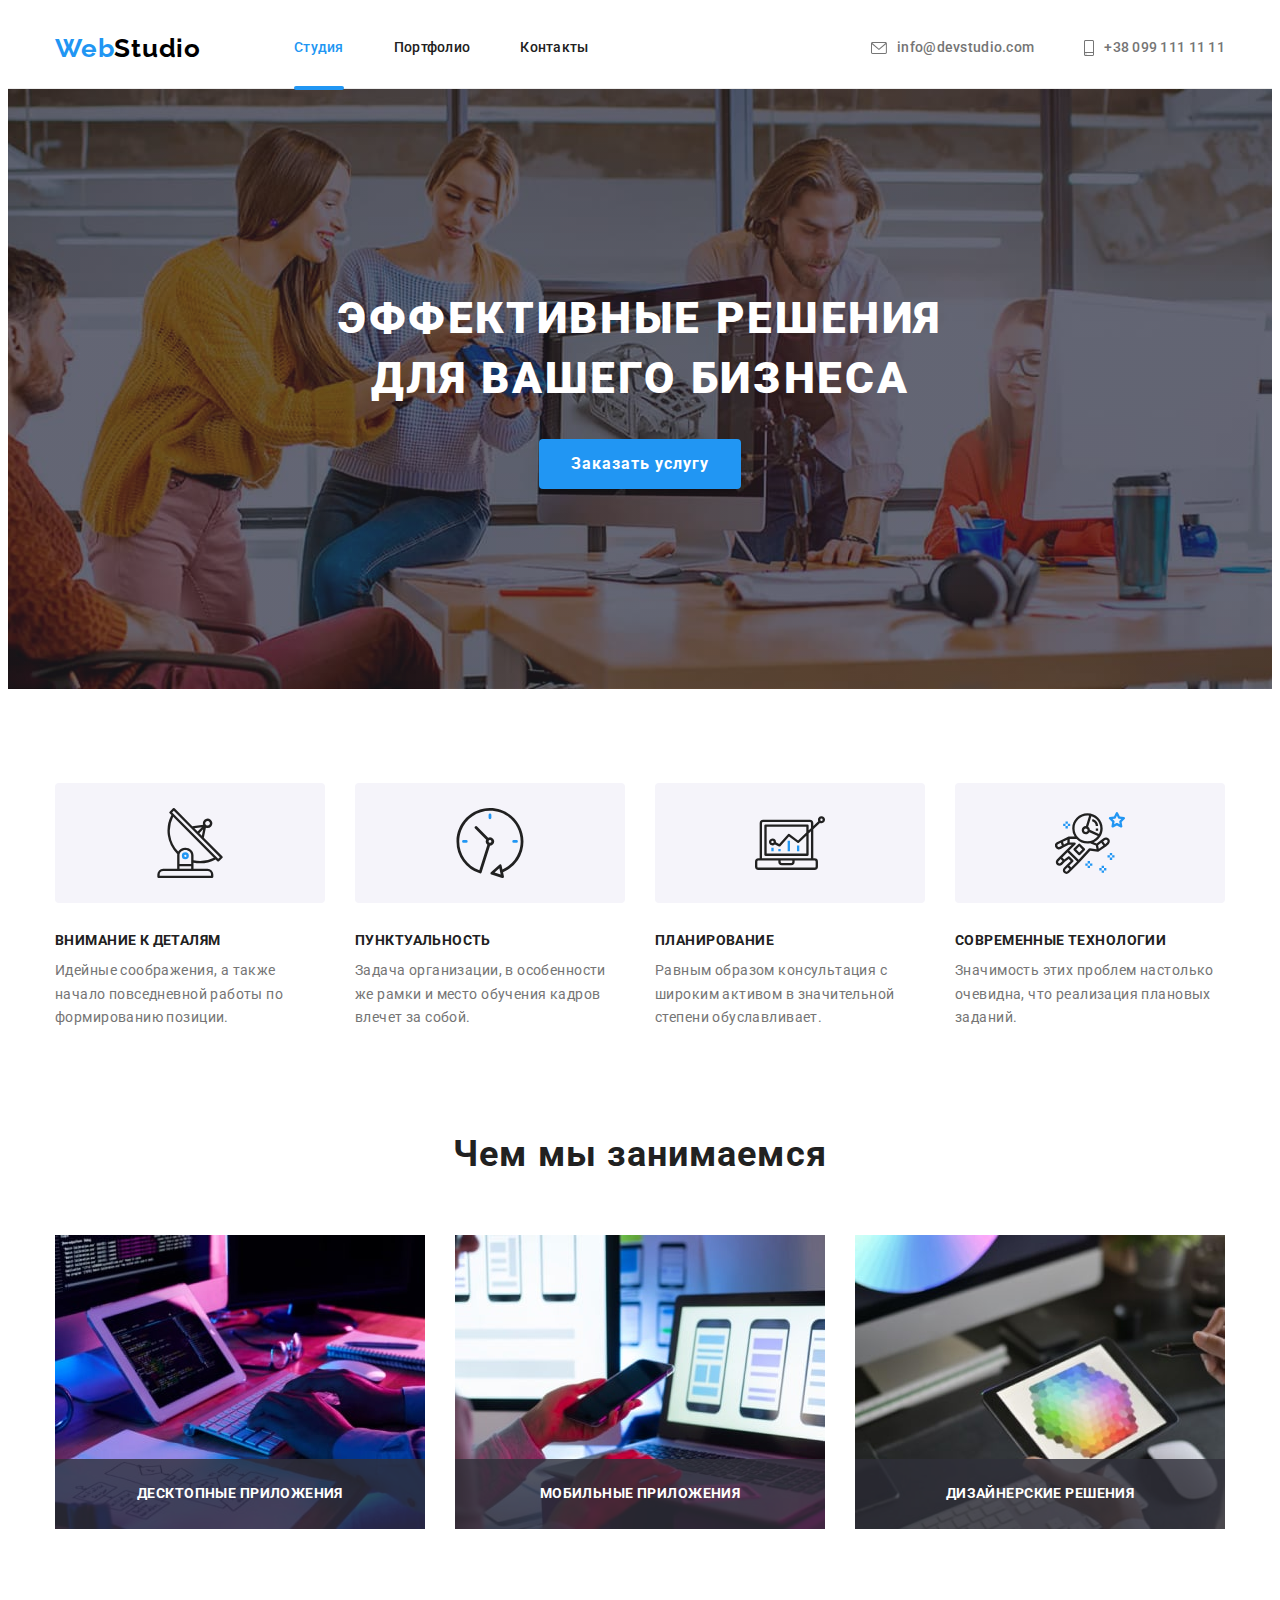
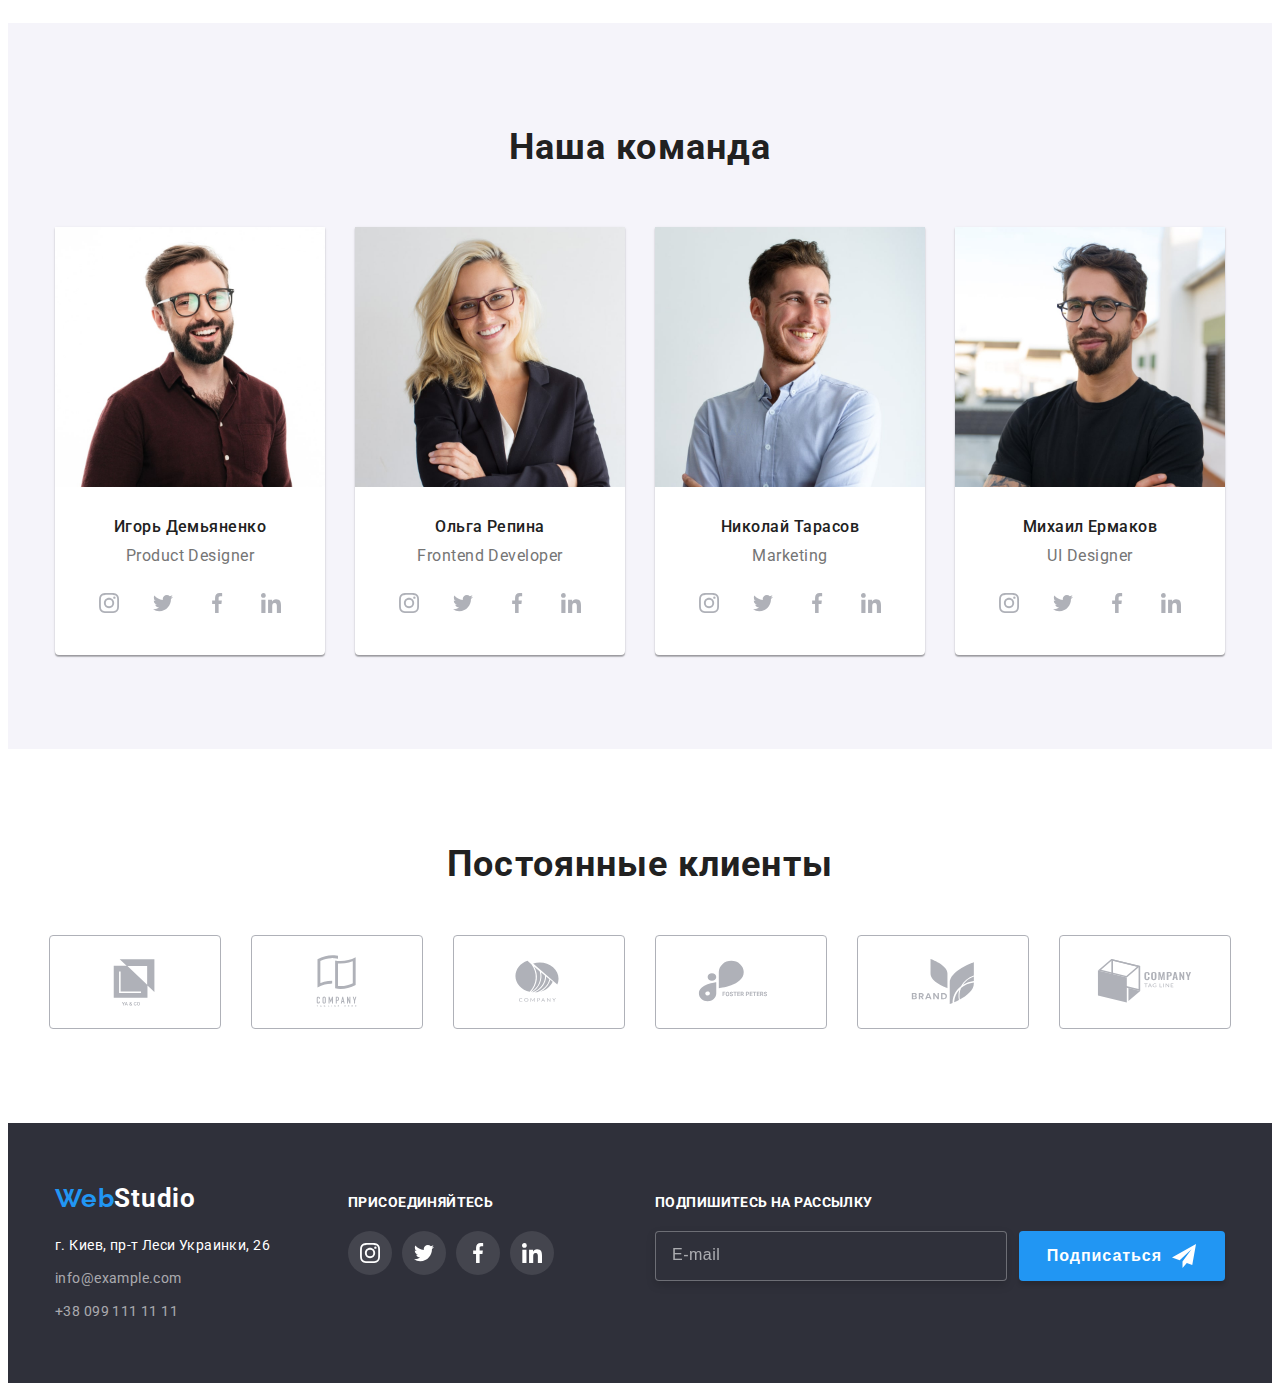
==== index.html @ eed87e31 "sd" ====
<!DOCTYPE html>
<html lang="ru">
  <head>
    <meta charset="UTF-8" />
    <meta http-equiv="X-UA-Compatible" content="IE=edge" />
    <meta name="viewport" content="width=device-width, initial-scale=1.0" />
    <title>Document</title>
    <link rel="preconnect" href="https://fonts.googleapis.com" />
    <link rel="preconnect" href="https://fonts.gstatic.com" crossorigin />
    <link
      href="https://fonts.googleapis.com/css2?family=Raleway:wght@700&family=Roboto:wght@400;500;700;900&display=swap"
      rel="stylesheet"
    />
    <link
      rel="stylesheet"
      href="https://cdnjs.cloudflare.com/ajax/libs/modern-normalize/1.1.0/modern-normalize.min.css"
      integrity="sha512-wpPYUAdjBVSE4KJnH1VR1HeZfpl1ub8YT/NKx4PuQ5NmX2tKuGu6U/JRp5y+Y8XG2tV+wKQpNHVUX03MfMFn9Q=="
      crossorigin="anonymous"
      referrerpolicy="no-referrer"
    />
    <link rel="stylesheet" href="./css/styles.css" />
  </head>
  <body>
    <!-- header -->
    <header class="header">
      <div class="container header-main">
        <a class="header-logo-secondary link" href="./index.html"
          ><span class="header-logo-main">Web</span>Studio</a
        >
        <nav class="header-navigation">
          <ul class="header-list list">
            <li class="header-item">
              <a class="header-link priority link" href="./index.html">Студия</a>
            </li>
            <li class="header-item">
              <a class="header-link link" href="./portfolio.html">Портфолио</a>
            </li>
            <li class="header-item"><a class="header-link link" href="">Контакты</a></li>
          </ul>
        </nav>
        <ul class="header-contacts list">
          <li class="item">
            <a class="header-mail link" href="mailto:info@devstudio.com">
              <svg class="header-contacts-icon svg-aktiv" width="16" height="12">
                <use href="./images/symbol-defs.svg#icon-mail"></use>
              </svg>
              info@devstudio.com</a
            >
          </li>
          <li class="item">
            <a class="header-tel link" href="tel:+380991111111">
              <svg class="header-contacts-icon svg-aktiv" width="10" height="16">
                <use href="./images/symbol-defs.svg#icon-smartphone"></use>
              </svg>
              +38 099 111 11 11</a
            >
          </li>
        </ul>
      </div>
    </header>
    <main>
      <!-- герой -->
      <section class="hero">
        <h1 class="hero-title">Эффективные решения для вашего бизнеса</h1>
        <button data-modal-open class="hero-btn" type="button">Заказать услугу</button>
      </section>
      <!-- особености -->
      <section class="dignity section">
        <div class="container">
          <h2 hidden>особености</h2>
          <ul class="dignity-list list">
            <li class="dignity-item">
              <div class="thumb">
                <svg class="dignity-item-icon svg" width="70" height="70">
                  <use href="./images/symbol-defs.svg#icon-antenna"></use>
                </svg>
              </div>
              <h3 class="dignity-title">Внимание к деталям</h3>
              <p class="dignity-text">
                Идейные соображения, а также начало повседневной работы по формированию позиции.
              </p>
            </li>
            <li class="dignity-item">
              <div class="thumb">
                <svg class="dignity-item-icon svg" width="70" height="70">
                  <use href="./images/symbol-defs.svg#icon-clock"></use>
                </svg>
              </div>
              <h3 class="dignity-title">Пунктуальность</h3>
              <p class="dignity-text">
                Задача организации, в особенности же рамки и место обучения кадров влечет за собой.
              </p>
            </li>
            <li class="dignity-item">
              <div class="thumb">
                <svg class="dignity-item-icon svg" width="70" height="70">
                  <use href="./images/symbol-defs.svg#icon-diagram"></use>
                </svg>
              </div>
              <h3 class="dignity-title">Планирование</h3>
              <p class="dignity-text">
                Равным образом консультация с широким активом в значительной степени обуславливает.
              </p>
            </li>
            <li class="dignity-item">
              <div class="thumb">
                <svg class="dignity-item-icon svg" width="70" height="70">
                  <use href="./images/symbol-defs.svg#icon-astronaut"></use>
                </svg>
              </div>
              <h3 class="dignity-title">Современные технологии</h3>
              <p class="dignity-text">
                Значимость этих проблем настолько очевидна, что реализация плановых заданий.
              </p>
            </li>
          </ul>
        </div>
      </section>
      <!-- Чем мы занимаемся -->
      <section class="doing section">
        <div class="container">
          <h2 class="doing-title">Чем мы занимаемся</h2>
          <ul class="doing-list list">
            <li class="doing-item">
              <img
                class="doing-img"
                src="./images/img1.jpg"
                alt="набор алгоритма на компьютере"
                width="370"
                height="294"
              />
              <div class="box-img">
                <p class="doing-img-text">Десктопные приложения</p>
              </div>
            </li>
            <li class="doing-item">
              <img
                class="doing-img"
                src="./images/img2.jpg"
                alt="разработка мобильного приложения"
                width="370"
                height="294"
              />
              <div class="box-img">
                <p class="doing-img-text">Мобильные приложения</p>
              </div>
            </li>
            <li class="doing-item">
              <img
                class="doing-img"
                src="./images/img3.jpg"
                alt="дизайн на планшете"
                width="370"
                height="294"
              />
              <div class="box-img">
                <p class="doing-img-text">Дизайнерские решения</p>
              </div>
            </li>
          </ul>
        </div>
      </section>
      <!-- Наша команда -->
      <section class="command section">
        <div class="container">
          <h2 class="command-title">Наша команда</h2>
          <ul class="command-list list">
            <li class="command-item">
              <img
                class="command-item-img"
                src="./images/photo1.jpg "
                alt="Игорь Демьяненко"
                width="270"
                height="260"
              />
              <div class="command-item-box">
                <h3 class="command-item-title">Игорь Демьяненко</h3>
                <p class="command-item-text" lang="en">Product Designer</p>
                <ul class="command-contacts-list">
                  <li class="command-contacts-item">
                    <div class="command-thumb-icon">
                      <a
                        target="_blank"
                        class="command-thumb-link"
                        href="https://www.instagram.com"
                      >
                        <svg class="command-item-icon svg" width="20" height="20">
                          <use href="./images/symbol-defs.svg#icon-instagram"></use>
                        </svg>
                      </a>
                    </div>
                  </li>
                  <li class="command-contacts-item">
                    <div class="command-thumb-icon">
                      <a target="_blank" class="command-thumb-link" href="https://twitter.com">
                        <svg class="command-item-icon svg" width="20" height="20">
                          <use href="./images/symbol-defs.svg#icon-twitter"></use>
                        </svg>
                      </a>
                    </div>
                  </li>
                  <li class="command-contacts-item">
                    <div class="command-thumb-icon">
                      <a target="_blank" class="command-thumb-link" href="https://www.facebook.com">
                        <svg class="command-item-icon svg" width="20" height="20">
                          <use href="./images/symbol-defs.svg#icon-facebook"></use>
                        </svg>
                      </a>
                    </div>
                  </li>
                  <li class="command-contacts-item">
                    <div class="command-thumb-icon">
                      <a
                        target="_blank"
                        class="command-thumb-link"
                        href="https://www.instagram.com"
                      >
                        <svg class="command-item-icon svg" width="20" height="20">
                          <use href="./images/symbol-defs.svg#icon-linkedin"></use>
                        </svg>
                      </a>
                    </div>
                  </li>
                </ul>
              </div>
            </li>
            <li class="command-item">
              <img
                class="command-item-img"
                src="./images/photo2.jpg "
                alt="Ольга Репина"
                width="270"
                height="260"
              />
              <div class="command-item-box">
                <h3 class="command-item-title">Ольга Репина</h3>
                <p class="command-item-text" lang="en">Frontend Developer</p>
                <ul class="command-contacts-list">
                  <li class="command-contacts-item">
                    <div class="command-thumb-icon">
                      <a
                        target="_blank"
                        class="command-thumb-link"
                        href="https://www.instagram.com"
                      >
                        <svg class="command-item-icon svg" width="20" height="20">
                          <use href="./images/symbol-defs.svg#icon-instagram"></use>
                        </svg>
                      </a>
                    </div>
                  </li>
                  <li class="command-contacts-item">
                    <div class="command-thumb-icon">
                      <a target="_blank" class="command-thumb-link" href="https://twitter.com">
                        <svg class="command-item-icon svg" width="20" height="20">
                          <use href="./images/symbol-defs.svg#icon-twitter"></use>
                        </svg>
                      </a>
                    </div>
                  </li>
                  <li class="command-contacts-item">
                    <div class="command-thumb-icon">
                      <a target="_blank" class="command-thumb-link" href="https://www.facebook.com">
                        <svg class="command-item-icon svg" width="20" height="20">
                          <use href="./images/symbol-defs.svg#icon-facebook"></use>
                        </svg>
                      </a>
                    </div>
                  </li>
                  <li class="command-contacts-item">
                    <div class="command-thumb-icon">
                      <a
                        target="_blank"
                        class="command-thumb-link"
                        href="https://www.instagram.com"
                      >
                        <svg class="command-item-icon svg" width="20" height="20">
                          <use href="./images/symbol-defs.svg#icon-linkedin"></use>
                        </svg>
                      </a>
                    </div>
                  </li>
                </ul>
              </div>
            </li>
            <li class="command-item">
              <img
                class="command-item-img"
                src="./images/photo3.jpg "
                alt="Николай Тарасов"
                width="270"
                height="260"
              />
              <div class="command-item-box">
                <h3 class="command-item-title">Николай Тарасов</h3>
                <p class="command-item-text" lang="en">Marketing</p>
                <ul class="command-contacts-list">
                  <li class="command-contacts-item">
                    <div class="command-thumb-icon">
                      <a
                        target="_blank"
                        class="command-thumb-link"
                        href="https://www.instagram.com"
                      >
                        <svg class="command-item-icon svg" width="20" height="20">
                          <use href="./images/symbol-defs.svg#icon-instagram"></use>
                        </svg>
                      </a>
                    </div>
                  </li>
                  <li class="command-contacts-item">
                    <div class="command-thumb-icon">
                      <a target="_blank" class="command-thumb-link" href="https://twitter.com">
                        <svg class="command-item-icon svg" width="20" height="20">
                          <use href="./images/symbol-defs.svg#icon-twitter"></use>
                        </svg>
                      </a>
                    </div>
                  </li>
                  <li class="command-contacts-item">
                    <div class="command-thumb-icon">
                      <a target="_blank" class="command-thumb-link" href="https://www.facebook.com">
                        <svg class="command-item-icon svg" width="20" height="20">
                          <use href="./images/symbol-defs.svg#icon-facebook"></use>
                        </svg>
                      </a>
                    </div>
                  </li>
                  <li class="command-contacts-item">
                    <div class="command-thumb-icon">
                      <a
                        target="_blank"
                        class="command-thumb-link"
                        href="https://www.instagram.com"
                      >
                        <svg class="command-item-icon svg" width="20" height="20">
                          <use href="./images/symbol-defs.svg#icon-linkedin"></use>
                        </svg>
                      </a>
                    </div>
                  </li>
                </ul>
              </div>
            </li>
            <li class="command-item">
              <img
                class="command-item-img"
                src="./images/photo4.jpg "
                alt="Михаил Ермаков"
                width="270"
                height="260"
              />
              <div class="command-item-box">
                <h3 class="command-item-title">Михаил Ермаков</h3>
                <p class="command-item-text" lang="en">UI Designer</p>
                <ul class="command-contacts-list">
                  <li class="command-contacts-item">
                    <div class="command-thumb-icon">
                      <a
                        target="_blank"
                        class="command-thumb-link"
                        href="https://www.instagram.com"
                      >
                        <svg class="command-item-icon svg" width="20" height="20">
                          <use href="./images/symbol-defs.svg#icon-instagram"></use>
                        </svg>
                      </a>
                    </div>
                  </li>
                  <li class="command-contacts-item">
                    <div class="command-thumb-icon">
                      <a target="_blank" class="command-thumb-link" href="https://twitter.com">
                        <svg class="command-item-icon svg" width="20" height="20">
                          <use href="./images/symbol-defs.svg#icon-twitter"></use>
                        </svg>
                      </a>
                    </div>
                  </li>
                  <li class="command-contacts-item">
                    <div class="command-thumb-icon">
                      <a target="_blank" class="command-thumb-link" href="https://www.facebook.com">
                        <svg class="command-item-icon svg" width="20" height="20">
                          <use href="./images/symbol-defs.svg#icon-facebook"></use>
                        </svg>
                      </a>
                    </div>
                  </li>
                  <li class="command-contacts-item">
                    <div class="command-thumb-icon">
                      <a
                        target="_blank"
                        class="command-thumb-link"
                        href="https://www.instagram.com"
                      >
                        <svg class="command-item-icon svg" width="20" height="20">
                          <use href="./images/symbol-defs.svg#icon-linkedin"></use>
                        </svg>
                      </a>
                    </div>
                  </li>
                </ul>
              </div>
            </li>
          </ul>
        </div>
      </section>
      <!-- Постоянные клиенты -->
      <section class="section">
        <div class="container">
          <h2 class="clients-title">Постоянные клиенты</h2>
          <ul class="clients-list">
            <li class="clients-item">
              <a target="_blank" href="" class="clients-link">
                <svg class="clients-logo" width="106" height="60">
                  <use href="./images/symbol-defs.svg#icon-logo1"></use>
                </svg>
              </a>
            </li>
            <li class="clients-item">
              <a target="_blank" href="" class="clients-link">
                <svg class="clients-logo" width="106" height="60">
                  <use href="./images/symbol-defs.svg#icon-logo2"></use>
                </svg>
              </a>
            </li>
            <li class="clients-item">
              <a target="_blank" href="" class="clients-link">
                <svg class="clients-logo" width="106" height="60">
                  <use href="./images/symbol-defs.svg#icon-logo3"></use>
                </svg>
              </a>
            </li>
            <li class="clients-item">
              <a target="_blank" href="" class="clients-link">
                <svg class="clients-logo" width="106" height="60">
                  <use href="./images/symbol-defs.svg#icon-logo4"></use>
                </svg>
              </a>
            </li>
            <li class="clients-item">
              <a target="_blank" href="" class="clients-link">
                <svg class="clients-logo" width="106" height="60">
                  <use href="./images/symbol-defs.svg#icon-logo5"></use>
                </svg>
              </a>
            </li>
            <li class="clients-item">
              <a target="_blank" href="" class="clients-link">
                <svg class="clients-logo" width="106" height="60">
                  <use href="./images/symbol-defs.svg#icon-logo6"></use>
                </svg>
              </a>
            </li>
          </ul>
        </div>
      </section>
    </main>
    <!-- footer -->
    <footer class="footer">
      <div class="footer-cont container">
        <div class="footer-address">
          <a class="footer-logo-secondary link" href="./index.html"
            ><span class="footer-logo-main">Web</span>Studio</a
          >
          <ul class="footer-list list">
            <li class="footer-item">
              <a
                target="_blank"
                class="footer-link link"
                href="https://goo.gl/maps/hm23kZoBvh1uXd2n6"
                target="_blank"
                rel="noopener noreferrer"
                >г. Киев, пр-т Леси Украинки, 26</a
              >
            </li>
            <li class="footer-item">
              <a class="footer-mail link" href="mailto:info@example.com">info@example.com</a>
            </li>
            <li class="footer-item">
              <a class="footer-tel link" href="tel:+380991111111">+38 099 111 11 11</a>
            </li>
          </ul>
        </div>
        <div class="footer-social">
          <h3 class="footer-social-title">присоединяйтесь</h3>
          <ul class="footer-social-list">
            <li class="footer-social-item">
              <div class="footer-social-icon">
                <a target="_blank" class="footer-social-link" href="https://www.instagram.com">
                  <svg class="footer-social-icon svg" width="20" height="20">
                    <use href="./images/symbol-defs.svg#icon-instagram"></use>
                  </svg>
                </a>
              </div>
            </li>
            <li class="footer-social-item">
              <div class="footer-social-icon">
                <a target="_blank" class="footer-social-link" href="https://twitter.com">
                  <svg class="footer-social-icon svg" width="20" height="20">
                    <use href="./images/symbol-defs.svg#icon-twitter"></use>
                  </svg>
                </a>
              </div>
            </li>
            <li class="footer-social-item">
              <div class="footer-social-icon">
                <a target="_blank" class="footer-social-link" href="https://www.facebook.com">
                  <svg class="footer-social-icon svg" width="20" height="20">
                    <use href="./images/symbol-defs.svg#icon-facebook"></use>
                  </svg>
                </a>
              </div>
            </li>
            <li class="footer-social-item">
              <div class="footer-social-icon">
                <a target="_blank" class="footer-social-link" href="https://www.instagram.com">
                  <svg class="footer-social-icon svg" width="20" height="20">
                    <use href="./images/symbol-defs.svg#icon-linkedin"></use>
                  </svg>
                </a>
              </div>
            </li>
          </ul>
        </div>
        <div class="footer-form">
          <h3 class="footer-form-title">Подпишитесь на рассылку</h3>
          <div class="subscribe">
            <label for="mail"></label>
            <input class="footer-input" type="email" name="mail" id="mail" placeholder="E-mail" />
            <button class="button-form" type="submit">
              Подписаться
              <svg class="button-icon" width="24" height="24">
                <use href="./images/symbol-defs.svg#icon-send"></use>
              </svg>
            </button>
          </div>
        </div>
      </div>
    </footer>
    <!-- Модальное окно -->
    <div class="backdrop is-hidden" data-modal>
      <div class="modal">
        <button type="button" class="modal-close" data-modal-close>
          <svg class="modal-close-icon" width="18" height="18">
            <use href="./images/symbol-defs.svg#icon-close"></use>
          </svg>
        </button>
        <form action="" class="modal-form">
          <p class="modal-title">Оставьте свои данные, мы вам перезвоним</p>
          <div class="form-field">
            <label class="form-label" for="name">Имя</label>
            <div class="for-position-icon">
              <input class="form-input" type="text" name="name" id="name" />
              <span class="form-icon">
                <svg class="icon-item" width="18" height="18">
                  <use href="./images/symbol-defs.svg#icon-person"></use>
                </svg>
              </span>
            </div>
          </div>
          <div class="form-field">
            <label class="form-label" for="tel">Телефон</label>
            <div class="for-position-icon">
              <input class="form-input" type="tel" name="tel" id="tel" />
              <span class="form-icon">
                <svg class="icon-item" width="18" height="18">
                  <use href="./images/symbol-defs.svg#icon-phone-modal"></use>
                </svg>
              </span>
            </div>
          </div>
          <div class="form-field">
            <label class="form-label" for="mail">Почта</label>
            <div class="for-position-icon">
              <input class="form-input" type="email" name="mail" id="mail" />
              <span class="form-icon">
                <svg class="icon-item" width="18" height="18">
                  <use href="./images/symbol-defs.svg#icon-email-modal"></use>
                </svg>
              </span>
            </div>
          </div>
          <div class="form-field">
            <label class="form-label" for="comment">Комментарий</label>
            <textarea
              class="form-input textarea"
              name="comment"
              id="comment"
              placeholder="Введите текст"
            ></textarea>
          </div>
          <div class="form-field">
            <label class="checkbox">
              <input class="checkbox-input" type="checkbox" name="overlay" />
              <svg class="icon-item chekbox-item" width="16" height="15">
                <use href="./images/symbol-defs.svg#icon-check"></use>
              </svg>
              <span class="chekbox-icon">
                Соглашаюсь с рассылкой и принимаю&nbsp;
                <a
                  class="chekbox-link link"
                  target="_blank"
                  href="./doc/Договор_об_оказании_услуг.docx"
                >
                  Условия договора</a
                >
              </span>
            </label>
          </div>
          <button class="form-button" type="submit">Отправить</button>
          <!-- тест чекбокса -->
          <label class="test-label">
            <input class="test-input" type="checkbox" name="overlay" />
            <svg class="test-chekbox-icon">
              <use href="./images/symbol-defs.svg#icon-check"></use>
            </svg>
            <span class="test-span"> </span>
            Соглашаюсь с рассылкой и принимаю&nbsp;
            <a class="" target="_blank" href="./doc/Договор_об_оказании_услуг.docx">
              Условия договора</a
            >
          </label>
        </form>
      </div>
    </div>
    <script src="./js/modal.js"></script>
  </body>
</html>
---- css/styles.css ----
:root {
  --main-title-color: #2196f3;
  --btn-hover: #188ce8;
  --second-title-color: #212121;
  --third-tittle-color: #000000;
  --fourth-tittle-color: #ffffff;
  --main-text-color: #757575;
  --second-text-color: #ffffff;
  --subtitle-color: #000000;
  --footer-text-color: rgba(255, 255, 255, 0.6);
  --background-title-color: #2f303a;
  --dignity-bgc: #e5e5e5;
  --dgc-filter: #f5f4fa;
  --border-header: #ececec;
  --border-portfolio: #eeeeee;
  --link-color: #afb1b8;
}
body {
  font-family: Roboto, sans-serif;
  background-color: var(--second-text-color);
}
p,
h1,
h2,
h3,
h4,
h5,
h6 {
  margin: 0;
}
ul {
  margin: 0;
  padding: 0;
  list-style: none;
}
.list {
  list-style: none;
  margin: 0;
  padding: 0;
}
.link {
  text-decoration: none;
}
.container {
  box-sizing: border-box;
  width: 1200px;
  padding-left: 15px;
  padding-right: 15px;
  margin: 0 auto;
}
.svg-aktiv:hover,
.svg-aktiv:focus {
  fill: var(--main-title-color);
}
/* --------------------HEADER------------------------- */
.header {
  background-color: var(--fourth-tittle-color);
  border-bottom: 1px solid var(--border-header);
}
.header-main {
  display: flex;
  align-items: center;
}
.header-logo-main {
  font-family: Raleway;
  color: var(--main-title-color);
  font-weight: 700;
  font-size: 26px;
  line-height: 1.19;
  letter-spacing: 0.03em;
}
.header-logo-secondary {
  margin-right: 93px;
  font-family: Raleway;
  font-weight: 700;
  font-size: 26px;
  line-height: 1.19;
  letter-spacing: 0.03em;
  color: var(--third-tittle-color);
}
.header-link.priority {
  color: var(--main-title-color);
}
.header-link.priority::after {
  content: '';

  position: absolute;
  left: 0;
  bottom: -2px;
  display: flex;
  width: 100%;
  height: 4px;
  background-color: var(--main-title-color);
  border-radius: 2px;
}

.header-link:hover,
.header-link:focus,
.header-mail:hover,
.header-mail:focus,
.header-tel:focus,
.header-tel:hover,
.works-item-text:hover,
.works-item-text:focus,
.works-title:focus,
.works-title:hover {
  color: var(--main-title-color);
}
.header-list {
  display: flex;
}
.header-item:not(:last-child) {
  margin-right: 50px;
}
.header-link {
  position: relative;
  display: block;
  padding-top: 32px;
  padding-bottom: 32px;
  font-weight: 500;
  font-size: 14px;
  line-height: 1.14;
  letter-spacing: 0.02em;
  color: var(--second-title-color);
  transition: color 250ms cubic-bezier(0.4, 0, 0.2, 1);
}
.header-contacts {
  display: flex;
  margin-left: auto;
}
.header-contacts .item + .item {
  margin-left: 50px;
}
.header-contacts-icon {
  display: block;
  padding: 0;
  fill: currentColor;
  margin-right: 10px;
  justify-content: center;
}
.header-mail {
  padding-top: 32px;
  padding-bottom: 32px;
  font-weight: 500;
  font-size: 14px;
  line-height: 1.14;
  display: flex;
  align-items: center;
  letter-spacing: 0.02em;
  color: var(--main-text-color);
  transition: color 250ms cubic-bezier(0.4, 0, 0.2, 1);
}
.header-tel {
  padding-top: 32px;
  padding-bottom: 32px;
  font-weight: 500;
  display: flex;
  align-items: center;
  font-size: 14px;
  line-height: 1.14;
  letter-spacing: 0.02em;
  color: var(--main-text-color);
  transition: color 250ms cubic-bezier(0.4, 0, 0.2, 1);
}
/* --------------------BODY---------------------------------- */
.section {
  padding-top: 94px;
  padding-bottom: 94px;
}
/* --------------------HERO---------------------------------- */
.hero {
  padding: 200px 0;
  background: var(--background-title-color);
  text-align: center;
  background-image: linear-gradient(rgba(47, 48, 58, 0.4), rgba(47, 48, 58, 0.4)),
    url(../images/headerimg.jpg);
  background-repeat: no-repeat;
  background-position: 50% 50%;
}
.hero-title {
  width: 696px;
  margin-top: 0;
  margin-bottom: 30px;
  margin-left: auto;
  margin-right: auto;
  font-weight: 900;
  font-size: 44px;
  line-height: 1.36;
  text-align: center;
  letter-spacing: 0.06em;
  text-transform: uppercase;
  color: var(--second-text-color);
}
.hero-btn:hover {
  background: var(--btn-hover);
  box-shadow: 0px 4px 4px rgba(0, 0, 0, 0.15);
  border-radius: 4px;
}
.hero-btn {
  border-radius: 4px;
  border: 0;
  padding: 10px 32px;
  display: inline-block;
  cursor: progress;
  font-family: inherit;
  font-weight: 700;
  font-size: 16px;
  line-height: 1.875;
  align-items: center;
  text-align: center;
  letter-spacing: 0.06em;
  color: var(--fourth-tittle-color);
  background: var(--main-title-color);
  box-shadow: 0px 4px 4px rgba(0, 0, 0, 0.15);
}
/* --------------------ОСОБЕНОСТИ-------------------------------- */
.dignity {
  margin-top: 0px;
  margin-bottom: 0px;
  padding-top: 94px;
  padding-bottom: 94px;
}
.dignity-title {
  margin-top: 0;
  margin-bottom: 10px;
  font-weight: 700;
  font-size: 14px;
  line-height: 1.14;
  letter-spacing: 0.03em;
  text-transform: uppercase;
  color: var(--second-title-color);
}
.dignity-list {
  display: flex;
  margin-top: 0px;
  margin-bottom: 0px;
}
.thumb {
  width: 270px;
  height: 120px;
  display: flex;
  justify-content: center;
  align-items: center;
  background: var(--dgc-filter);
  border-radius: 4px;
  margin-bottom: 30px;
  /* background-size: contain;
  background-repeat: no-repeat;
  background-position: center; */
}
.dignity-item {
  width: 270px;
}
.dignity-item + .dignity-item {
  margin-left: 30px;
}
.dignity-item-icon {
  display: block;
  justify-content: center;
  align-items: center;
}
.dignity-text {
  margin-top: 0px;
  margin-bottom: 0px;
  font-size: 14px;
  line-height: 1.71;
  letter-spacing: 0.03em;
  color: var(--main-text-color);
}
/* --------------------ЧЕМ МЫ ЗАНИМАЕМСЯ------------------------- */
.doing.section {
  padding-top: 0;
}
.doing-title {
  margin-top: 0;
  margin-bottom: 50px;
  font-weight: 700;
  font-size: 36px;
  line-height: 1.67;
  text-align: center;
  letter-spacing: 0.03em;
  color: var(--second-title-color);
}
.doing-list {
  display: flex;
}
.doing-item + .doing-item {
  margin-left: 30px;
}
.doing-item {
  position: relative;
}
.doing-img {
  display: block;
  max-width: 100%;
  height: auto;
}
.box-img {
  display: flex;
  position: absolute;
  bottom: 0;
  width: 370px;
  height: 70px;
  justify-content: center;
  align-items: center;
  background-color: rgba(47, 48, 58, 0.8);
}
.doing-img-text {
  font-weight: 700;
  font-size: 14px;
  line-height: 1.42;
  text-align: center;
  letter-spacing: 0.03em;
  text-transform: uppercase;

  color: var(--fourth-tittle-color);
}
/* --------------------НАША КОМАНДА------------------------------ */
.command {
  background-color: var(--dgc-filter);
}
.command-list {
  display: flex;
}
.command-item {
  background: var(--fourth-tittle-color);
  box-shadow: 0px 1px 3px rgba(0, 0, 0, 0.12), 0px 1px 1px rgba(0, 0, 0, 0.14),
    0px 2px 1px rgba(0, 0, 0, 0.2);
  border-radius: 0px 0px 4px 4px;
}
.command-item:not(:nth-child(4n)) {
  margin-right: 30px;
}
.command-title {
  margin-top: 0;
  margin-bottom: 50px;
  font-weight: 700;
  font-size: 36px;
  line-height: 1.67;
  text-align: center;
  letter-spacing: 0.03em;
  color: var(--second-title-color);
}
.command-item-img {
  display: block;
  max-width: 100%;
  height: auto;
  margin-top: 0;
  margin-bottom: 0;
}
.command-item-box {
  padding-top: 30px;
  padding-bottom: 30px;
}
.command-item-title {
  margin-top: 0;
  margin-bottom: 10px;
  font-weight: 500;
  font-size: 16px;
  line-height: 1.187;
  text-align: center;
  letter-spacing: 0.03em;
  color: var(--second-title-color);
}
.command-item-text {
  margin-top: 0;
  margin-bottom: 16px;
  font-size: 16px;
  line-height: 1.187;
  text-align: center;
  letter-spacing: 0.03em;
  color: var(--main-text-color);
}
.command-contacts-list {
  display: flex;
  justify-content: center;
}
.command-contacts-item + .command-contacts-item {
  margin-left: 10px;
}
.command-thumb-link:focus,
.command-thumb-link:hover {
  color: var(--second-text-color);
  background-color: var(--main-title-color);
}
.command-thumb-link {
  width: 44px;
  height: 44px;
  display: flex;
  align-items: center;
  justify-content: center;
  border-radius: 50%;
  background-color: var(--second-text-color);
  color: var(--link-color);

  transition: color 250ms cubic-bezier(0.4, 0, 0.2, 1),
    background-color 250ms cubic-bezier(0.4, 0, 0.2, 1);
}
.command-item-icon {
  fill: currentColor;
}
/* --------------------Постоянные клиенты----------------------- */
.clients-title {
  font-weight: 700;
  font-size: 36px;
  line-height: 1.17;
  text-align: center;
  margin-bottom: 50px;
  letter-spacing: 0.03em;
  color: var(--second-title-color);
}
.clients-list {
  display: flex;
  justify-content: center;
}
.clients-item + .clients-item {
  margin-left: 30px;
}
.clients-link:hover,
.clients-link:focus {
  color: var(--main-title-color);
  border: 1px solid var(--main-title-color);
}
.clients-link {
  display: flex;
  width: 170px;
  height: 92px;
  justify-content: center;
  align-items: center;
  border: 1px solid var(--link-color);
  color: var(--link-color);
  background-color: var(--second-text-color);
  border-radius: 4px;
  transition: color 250ms cubic-bezier(0.4, 0, 0.2, 1),
    background-color 250ms cubic-bezier(0.4, 0, 0.2, 1);
}
.clients-logo {
  fill: currentColor;
}
/* --------------------FOOTER----------------------------------- */
.footer {
  padding: 60px 0;
  background: var(--background-title-color);
}
.footer-cont {
  display: flex;
  align-items: baseline;
  justify-content: space-between;
}
.footer-logo-main {
  font-family: Raleway;
  color: var(--main-title-color);
  font-weight: 700;
  font-size: 26px;
  line-height: 1.19;
  letter-spacing: 0.03em;
}
.footer-logo-secondary {
  font-weight: 700;
  font-size: 26px;
  line-height: 1.19;
  letter-spacing: 0.03em;
  color: var(--fourth-tittle-color);
}
.footer-list {
  margin-top: 20px;
}
.footer-item + .footer-item {
  margin-top: 9px;
}
.footer-link {
  display: flex;
  font-size: 14px;
  line-height: 1.71;
  letter-spacing: 0.03em;
  color: var(--second-text-color);
}
.footer-mail {
  font-size: 14px;
  line-height: 1.71;
  letter-spacing: 0.03em;
  color: var(--footer-text-color);
}
.footer-tel {
  font-size: 14px;
  line-height: 1.71;
  letter-spacing: 0.03em;
  color: var(--footer-text-color);
}
.footer-social {
  margin-left: 70px;
}
.footer-social-title {
  font-weight: 700;
  font-size: 14px;
  margin-bottom: 20px;
  line-height: 1.14;
  letter-spacing: 0.03em;
  text-transform: uppercase;
  color: var(--fourth-tittle-color);
}

.footer-social-list {
  display: flex;
  justify-content: center;
}
.footer-social-item + .footer-social-item {
  margin-left: 10px;
}
.footer-social-link:focus,
.footer-social-link:hover {
  color: var(--fourth-tittle-color);
  background-color: var(--main-title-color);
}
.footer-social-link {
  width: 44px;
  height: 44px;
  display: flex;
  align-items: center;
  justify-content: center;
  border-radius: 50%;
  background-color: rgba(255, 255, 255, 0.1);
  color: var(--fourth-tittle-color);
  transition: color 250ms cubic-bezier(0.4, 0, 0.2, 1),
    background-color 250ms cubic-bezier(0.4, 0, 0.2, 1);
}
.footer-social-icon {
  fill: currentColor;
}
.footer-form {
  width: 570px;
  margin-left: 93px;
}
.footer-form-title {
  font-weight: 700;
  font-size: 14px;
  margin-bottom: 20px;
  line-height: 1.14;
  letter-spacing: 0.03em;
  text-transform: uppercase;
  color: var(--fourth-tittle-color);
}
.subscribe {
  display: flex;
}
.footer-form input {
  width: 358px;
  padding: 15px 16px;
  border: 1px solid rgba(255, 255, 255, 0.3);
  box-sizing: border-box;
  filter: drop-shadow(0px 4px 4px rgba(0, 0, 0, 0.15));
  border-radius: 4px;
  background-color: var(--background-title-color);
}
.footer-form input::placeholder {
  font-size: 16px;
  line-height: 1.25;
  display: flex;
  align-items: center;
  letter-spacing: 0.03em;

  color: rgba(255, 255, 255, 0.6);
}
.button-form {
  margin-left: 12px;
  display: flex;
  align-items: center;
  font-weight: 700;
  font-size: 16px;
  line-height: 1.87;
  justify-content: center;
  text-align: center;
  letter-spacing: 0.06em;

  color: var(--fourth-tittle-color);

  padding: 10px 29px 10px 28px;
  background-color: var(--main-title-color);
  box-shadow: 0px 4px 4px rgba(0, 0, 0, 0.15);
  border-radius: 4px;
  border: 0;
}
.button-icon {
  fill: var(--fourth-tittle-color);
  margin-left: 10px;
}
.footer-input:focus,
.footer-input:hover {
  border: 1px solid var(--main-title-color);
  color: var(--footer-text-color);
}
.footer-input {
  color: var(--footer-text-color);
  transition: color 5000ms cubic-bezier(0.4, 0, 0.2, 1),
    background-color 5000ms cubic-bezier(0.4, 0, 0.2, 1);
}
/* --------------------PORTFOLIO----------------------------- */
.portfolio-filtr-button:active,
.portfolio-filtr-button:hover,
.portfolio-filtr-button:focus {
  font-family: Roboto, sans-serif;
  padding: 6px 22px;
  font-weight: 500;
  font-size: 16px;
  line-height: 1.62;
  text-align: center;
  letter-spacing: 0.03em;
  color: var(--fourth-tittle-color);
  background-color: var(--main-title-color);
  box-shadow: 0px 3px 1px rgba(0, 0, 0, 0.1), 0px 1px 2px rgba(0, 0, 0, 0.08),
    0px 2px 2px rgba(0, 0, 0, 0.12);
  border-radius: 4px;
}
.portfolio-filtr {
  display: flex;
  justify-content: center;
  margin-top: 0;
  margin-bottom: 50px;
}
.portfolio-filtr-item:not(:last-child) {
  margin-right: 8px;
}
.portfolio-filtr-button {
  border: 0;
  border-radius: 4px;
  padding: 6px 22px;
  font-family: Roboto, sans-serif;
  cursor: pointer;
  font-weight: 500;
  font-size: 16px;
  line-height: 1.62;
  letter-spacing: 0.03em;
  color: var(--second-title-color);
  background-color: var(--dgc-filter);
  transition: color 250ms cubic-bezier(0.4, 0, 0.2, 1);
}
/* ---------------works-------------------------- */
.works {
  display: flex;
  flex-wrap: wrap;
}
.works-img {
  display: block;
  max-width: 100%;
  height: auto;
}
.box-works-img {
  width: 370px;
  height: 294px;
  position: relative;
  overflow: hidden;
}
.works-item:hover .box-text-img {
  transform: translateY(0);
}
.box-text-img {
  position: absolute;
  top: 0;
  padding: 63px 24px;
  display: flex;
  justify-content: center;
  align-items: center;
  background-color: rgba(33, 150, 243, 0.9);

  transform: translateY(100%);
  transition: transform 250ms cubic-bezier(0.4, 0, 0.2, 1);
}
.text-img {
  font-weight: normal;
  font-size: 18px;
  line-height: 1.56;
  letter-spacing: 0.03em;
  color: var(--second-text-color);
}
.works-item-cont {
  padding: 20px 24px;
}
.works-item:hover,
.works-item:focus {
  background-color: var(--fourth-tittle-color);
  border: 1px solid #eeeeee;
  box-sizing: border-box;
  box-shadow: 0px 1px 1px rgba(0, 0, 0, 0.12), 0px 4px 4px rgba(0, 0, 0, 0.06),
    1px 4px 6px rgba(0, 0, 0, 0.16);
}
.works-item {
  background: var(--footer-text-color);
  border: 1px solid var(--border-portfolio);
  box-sizing: border-box;
  width: 370px;
  height: 404px;
  margin-right: 30px;
  font-weight: 700;
  font-size: 18px;
  line-height: 2;
  letter-spacing: 0.06em;
  color: var(--second-title-color);
}
.works-item:nth-child(3n) {
  margin-right: 0;
}
.works-item:nth-child(n + 4) {
  margin-top: 30px;
}
.works-title {
  margin-bottom: 4px;
  font-weight: 700;
  font-size: 18px;
  line-height: 2;
  letter-spacing: 0.06em;
  color: var(--second-title-color);
}
.works-item-text {
  font-weight: 400;
  font-size: 16px;
  line-height: 1.87;
  letter-spacing: 0.03em;
  color: var(--main-text-color);
}
/* ------------модальное окно-------------- */
.backdrop {
  width: 100vw;
  height: 100vh;
  background-color: rgba(0, 0, 0, 0.418);
  position: fixed;
  top: 0;
  transition: opacity 1000ms, visibility 1000ms;
}

.backdrop.is-hidden .modal {
  transform: scale(1.5) rotate(180deg) translate(1000px);
  transition: transform 1000ms;
}

.modal {
  width: 528px;
  min-height: 581px;
  padding: 40px;
  background-color: var(--fourth-tittle-color);
  border-radius: 4px;
  box-shadow: 0px 1px 3px rgba(0, 0, 0, 0.12), 0px 1px 1px rgba(0, 0, 0, 0.14),
    0px 2px 1px rgba(0, 0, 0, 0.2);
  position: absolute;
  top: 50%;
  left: 50%;
  transform: scale(1) rotate(0);
  transform: translate(-50%, -50%);
  transition: transform 1000ms;
}
.modal-title {
  font-weight: 700;
  font-size: 20px;
  line-height: 1.15;
  text-align: center;
  letter-spacing: 0.03em;

  color: var(--second-title-color);
}
.modal-close:hover,
.modal-close:focus {
  fill: var(--main-title-color);
}
.modal-close {
  width: 30px;
  height: 30px;
  background-color: var(--fourth-tittle-color);
  border: 1px solid rgba(0, 0, 0, 0.1);
  box-sizing: border-box;
  border-radius: 50%;
  position: absolute;
  top: 8px;
  right: 8px;
  display: flex;
  align-items: center;
  justify-content: center;
  fill: var(--subtitle-color);
  transition: fill 250ms cubic-bezier(0.4, 0, 0.2, 1);
}
.modal-title {
  margin-bottom: 12px;
}
.is-hidden {
  visibility: hidden;
  opacity: 0;
  pointer-events: none;
}
.form-field + .form-field {
  display: flex;
  flex-direction: column;
  margin-top: 10px;
  position: relative;
}
.form-input:focus,
.form-input:hover {
  border: 1px solid var(--main-title-color);
  box-sizing: border-box;
  border-radius: 4px;
}
.form-input:focus + .form-icon,
.form-input:hover + .form-icon {
  color: var(--main-title-color);
}

.icon-item {
  fill: currentColor;
}
.form-input {
  width: 100%;
  border: 1px solid rgba(33, 33, 33, 0.2);
  box-sizing: border-box;
  border-radius: 4px;
  padding: 11px 42px;
  transition: border 250ms cubic-bezier(0.4, 0, 0.2, 1);
}
.form-input.textarea {
  height: 120px;
  padding: 12px 16px;
  resize: none;

  font-weight: normal;
  /* font-size: 16px; */
  line-height: 1.17;
  letter-spacing: 0.01em;
  color: #000000;
}
textarea[placeholder='Введите текст'] {
  font-weight: normal;
  font-size: 12px;
  line-height: 1.17;
  letter-spacing: 0.01em;

  color: rgba(117, 117, 117, 0.5);
}
.form-label {
  margin-bottom: 4px;
  font-size: 12px;
  line-height: 1.17;
  letter-spacing: 0.01em;
  color: var(--main-text-color);
}
.for-position-icon {
  position: relative;
}
.form-icon {
  margin: 0;
  position: absolute;
  top: 50%;
  left: 11px;
  color: var(--subtitle-color);
  transition: color 250ms cubic-bezier(0.4, 0, 0.2, 1);
  transform: translateY(-50%);
}
.checkbox {
  display: flex;
  align-items: center;
  font-weight: normal;
  font-size: 14px;
  line-height: 1.71;
  letter-spacing: 0.03em;
  color: var(--main-text-color);
}
.form-field > .checkbox {
  padding-left: 12px;
}
.checkbox > .checkbox-input {
  border: none;
  -webkit-appearance: none;
  -moz-appearance: none;
  appearance: none;
  position: absolute;
}
.chekbox-item {
  background-origin: border-box;
  border: 2px solid var(--second-title-color);
  border-radius: 2px;
}
.chekbox-icon {
  display: inline-block;
  align-items: center;

  margin-right: 8.38px;
  border: 2px solid var(--second-title-color);
  border-radius: 2px;
}
.checkbox-input:checked + .chekbox-item {
  border-color: var(--main-title-color);
  background-color: var(--main-title-color);
  color: green;
  /* background-size: contain; */
  background-origin: border-box;
}
.chekbox-link {
  font-weight: normal;
  font-size: 14px;
  line-height: 1.71;
  letter-spacing: 0.03em;
  color: var(--main-title-color);
  text-decoration-line: underline;
}
.form-button {
  background-color: var(--main-title-color);
  box-shadow: 0px 4px 4px rgba(0, 0, 0, 0.15);
  border-radius: 4px;
  border: 0;
  padding: 10px 55px;
  margin: 20px auto 0;

  font-weight: 700;
  font-size: 16px;
  line-height: 1.87;
  display: flex;
  align-items: center;
  text-align: center;
  letter-spacing: 0.06em;

  color: var(--fourth-tittle-color);
}

/* тест чекбокса */
.test-input {
}

.test-span {
  /* display: inline-block;
  fill: #188ce8;
  background-color: tomato;
  border: 2px solid black;
  width: 16px;
  height: 15px; */
}
.test-chekbox-icon {
  display: inline-block;
  width: 16px;
  height: 15px;
  box-sizing: border-box;
  background-color: tomato;
  border: 2px solid black;
  border-radius: 2px;
}
.test-input:checked + .test-chekbox-icon /*.test-span */ {
  fill: white;
  background-color: #188ce8;
}
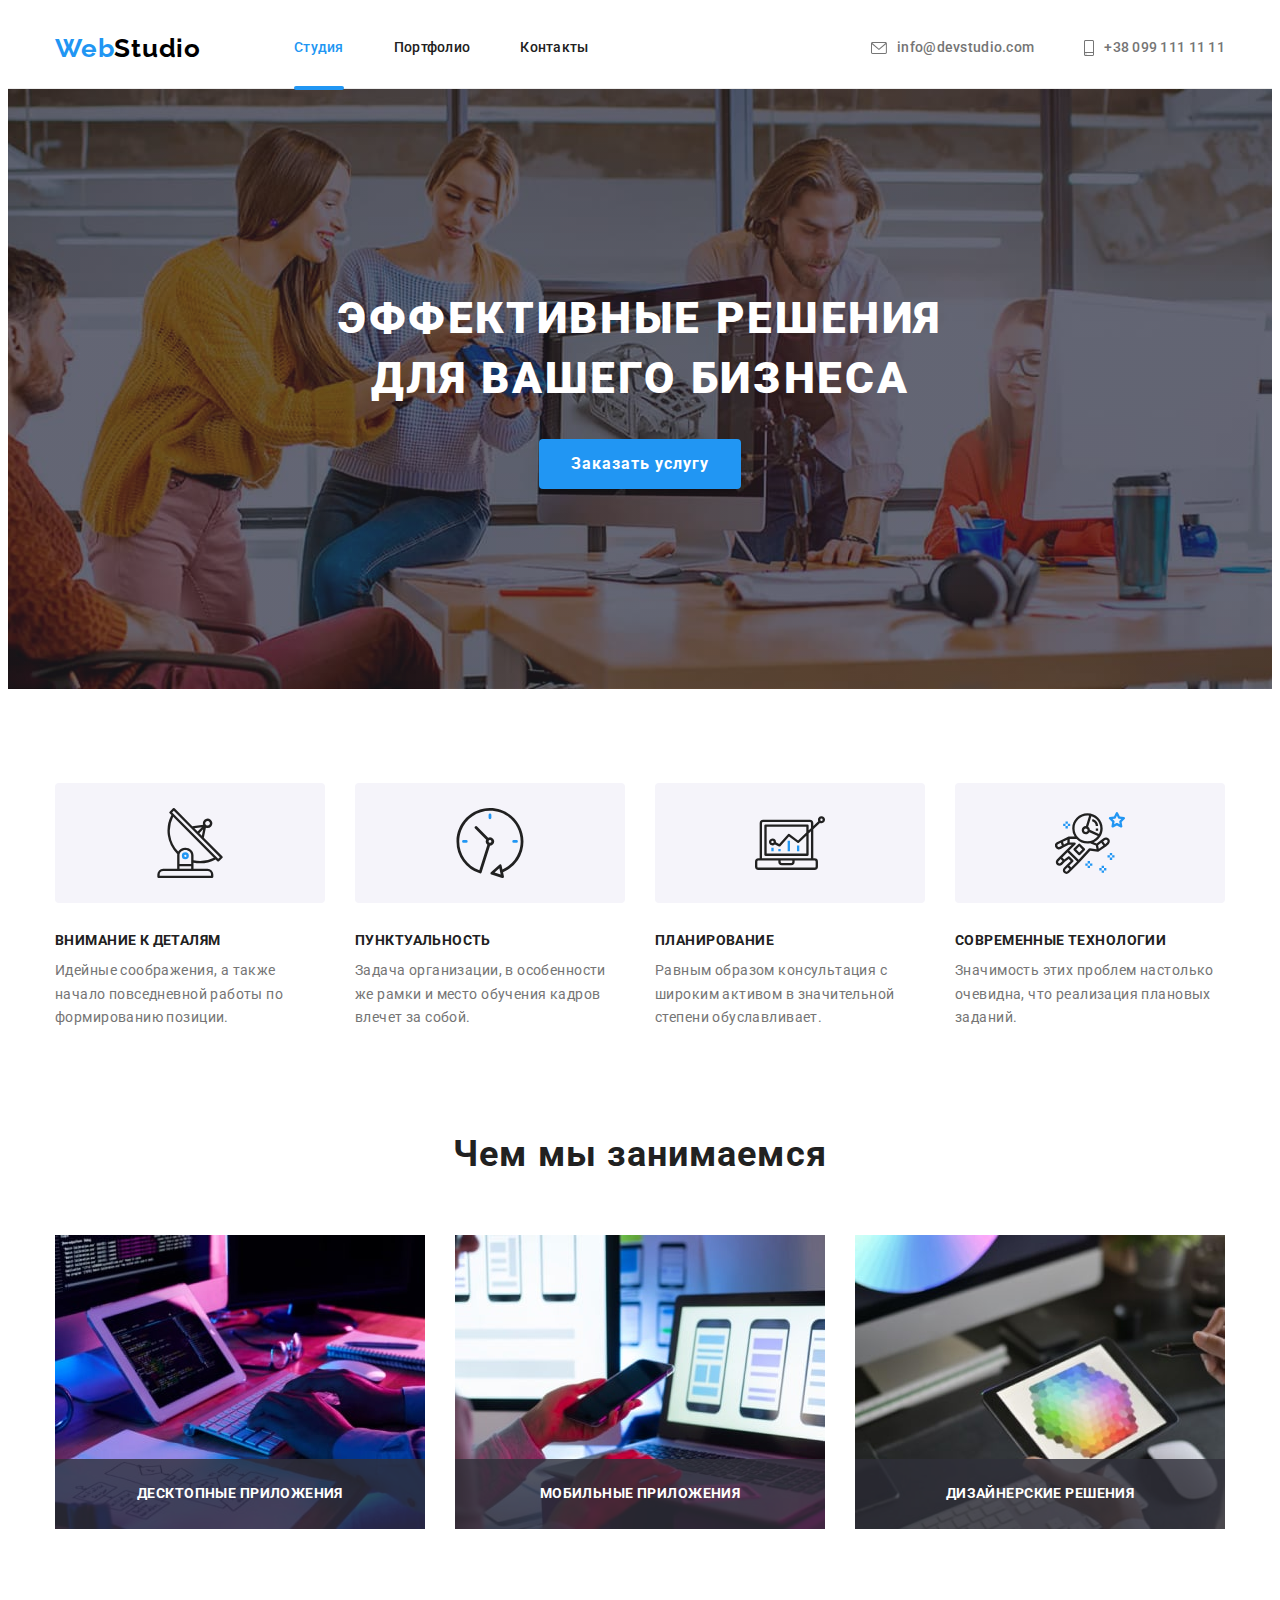
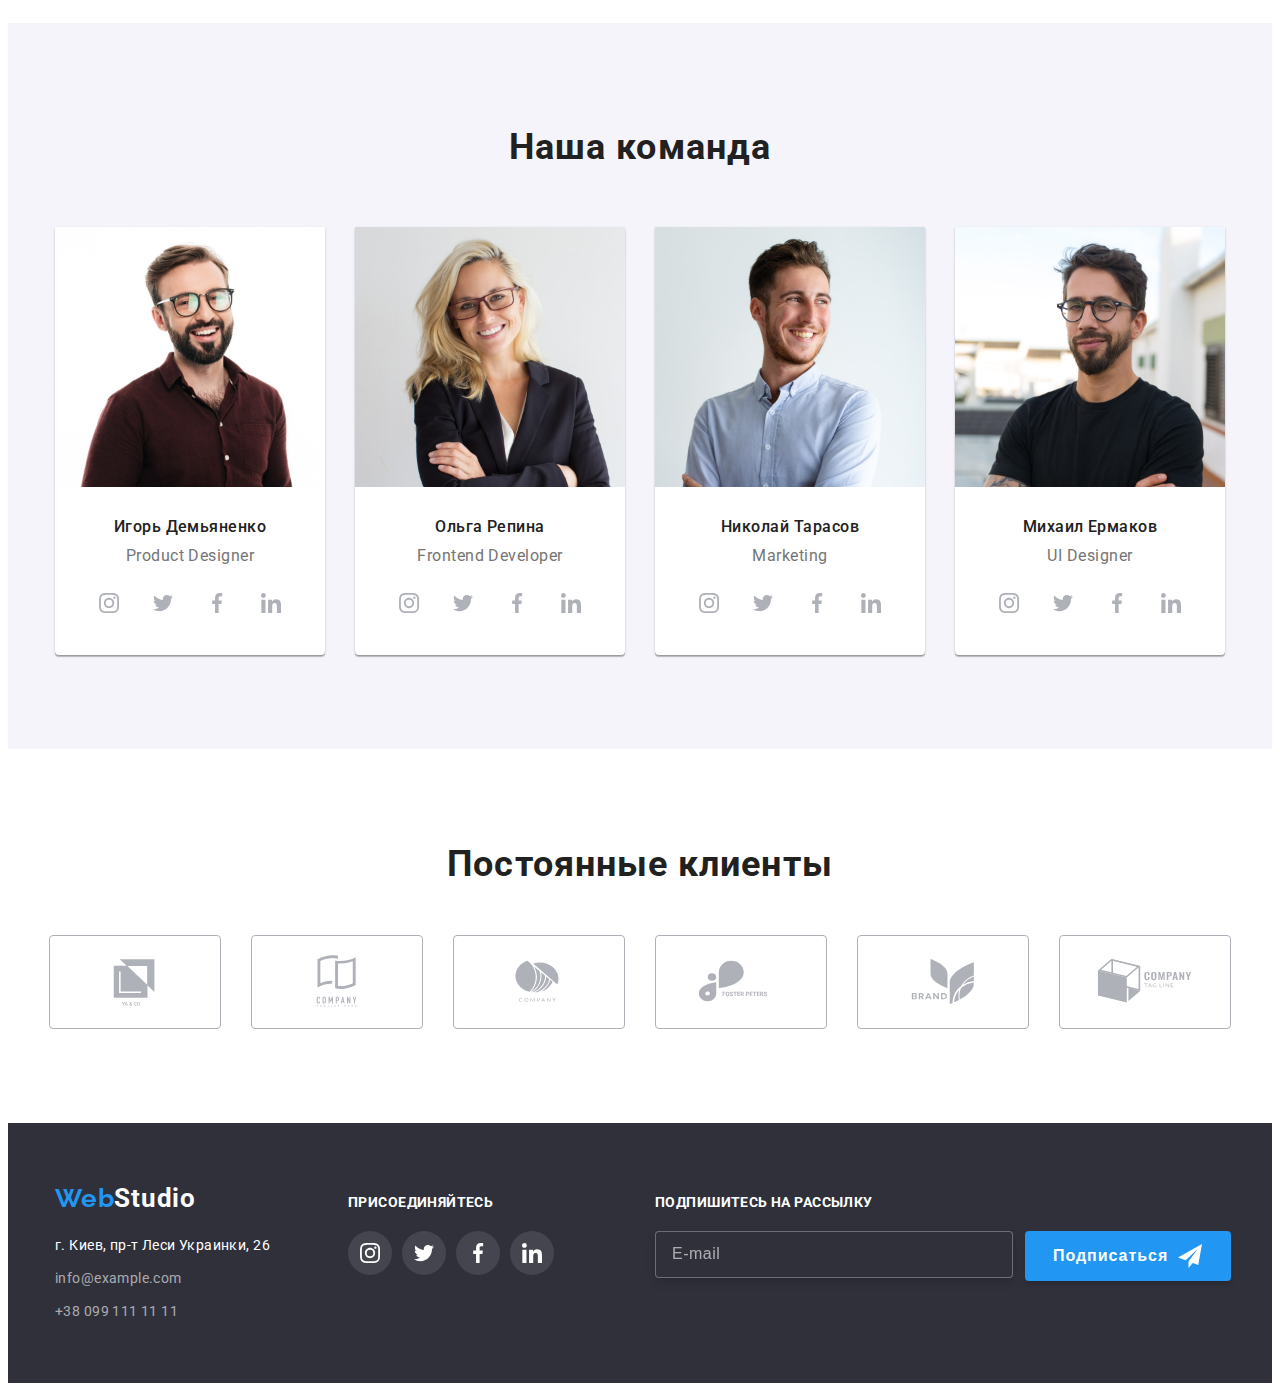
==== commit a25ea794: "123" ====
--- a/index.html
+++ b/index.html
@@ -522,19 +522,28 @@
             </li>
           </ul>
         </div>
-        <div class="footer-form">
-          <h3 class="footer-form-title">Подпишитесь на рассылку</h3>
-          <div class="subscribe">
-            <label for="mail"></label>
-            <input class="footer-input" type="email" name="mail" id="mail" placeholder="E-mail" />
-            <button class="button-form" type="submit">
-              Подписаться
-              <svg class="button-icon" width="24" height="24">
-                <use href="./images/symbol-defs.svg#icon-send"></use>
-              </svg>
-            </button>
+        <form action="Подписка">
+          <div class="footer-form">
+            <h3 class="footer-form-title">Подпишитесь на рассылку</h3>
+            <div class="subscribe">
+              <label for="mail" for="mail">
+                <input
+                  class="footer-input"
+                  type="email"
+                  name="mail"
+                  id="mail"
+                  placeholder="E-mail"
+                />
+              </label>
+              <button class="button-form" type="submit">
+                Подписаться
+                <svg class="button-icon" width="24" height="24">
+                  <use href="./images/symbol-defs.svg#icon-send"></use>
+                </svg>
+              </button>
+            </div>
           </div>
-        </div>
+        </form>
       </div>
     </footer>
     <!-- Модальное окно -->
@@ -608,18 +617,6 @@
             </label>
           </div>
           <button class="form-button" type="submit">Отправить</button>
-          <!-- тест чекбокса -->
-          <label class="test-label">
-            <input class="test-input" type="checkbox" name="overlay" />
-            <svg class="test-chekbox-icon">
-              <use href="./images/symbol-defs.svg#icon-check"></use>
-            </svg>
-            <span class="test-span"> </span>
-            Соглашаюсь с рассылкой и принимаю&nbsp;
-            <a class="" target="_blank" href="./doc/Договор_об_оказании_услуг.docx">
-              Условия договора</a
-            >
-          </label>
         </form>
       </div>
     </div>
--- a/css/styles.css
+++ b/css/styles.css
@@ -759,6 +759,7 @@
 .modal-close:hover,
 .modal-close:focus {
   fill: var(--main-title-color);
+  border-color: var(--main-title-color);
 }
 .modal-close {
   width: 30px;
@@ -774,7 +775,9 @@
   align-items: center;
   justify-content: center;
   fill: var(--subtitle-color);
-  transition: fill 250ms cubic-bezier(0.4, 0, 0.2, 1);
+  outline: none;
+  transition: fill 250ms cubic-bezier(0.4, 0, 0.2, 1),
+    border-color 250ms cubic-bezier(0.4, 0, 0.2, 1);
 }
 .modal-title {
   margin-bottom: 12px;
@@ -810,6 +813,7 @@
   box-sizing: border-box;
   border-radius: 4px;
   padding: 11px 42px;
+  outline: none;
   transition: border 250ms cubic-bezier(0.4, 0, 0.2, 1);
 }
 .form-input.textarea {
@@ -818,7 +822,6 @@
   resize: none;
 
   font-weight: normal;
-  /* font-size: 16px; */
   line-height: 1.17;
   letter-spacing: 0.01em;
   color: #000000;
@@ -848,6 +851,7 @@
   left: 11px;
   color: var(--subtitle-color);
   transition: color 250ms cubic-bezier(0.4, 0, 0.2, 1);
+
   transform: translateY(-50%);
 }
 .checkbox {
@@ -873,21 +877,20 @@
   background-origin: border-box;
   border: 2px solid var(--second-title-color);
   border-radius: 2px;
-}
-.chekbox-icon {
-  display: inline-block;
-  align-items: center;
-
+  fill: var(--fourth-tittle-color);
+  background-color: var(--fourth-tittle-color);
   margin-right: 8.38px;
-  border: 2px solid var(--second-title-color);
-  border-radius: 2px;
 }
 .checkbox-input:checked + .chekbox-item {
   border-color: var(--main-title-color);
   background-color: var(--main-title-color);
-  color: green;
-  /* background-size: contain; */
   background-origin: border-box;
+}
+.chekbox-link:focus,
+.chekbox-link:hover {
+  border: 2px solid var(--main-title-color);
+  border-radius: 4px;
+  border-color: var(--main-title-color);
 }
 .chekbox-link {
   font-weight: normal;
@@ -896,6 +899,10 @@
   letter-spacing: 0.03em;
   color: var(--main-title-color);
   text-decoration-line: underline;
+  border-color: var(--fourth-tittle-color);
+  outline: none;
+  transition: fill 250ms cubic-bezier(0.4, 0, 0.2, 1),
+    border-color 250ms cubic-bezier(0.4, 0, 0.2, 1);
 }
 .form-button {
   background-color: var(--main-title-color);
@@ -912,32 +919,5 @@
   align-items: center;
   text-align: center;
   letter-spacing: 0.06em;
-
   color: var(--fourth-tittle-color);
 }
-
-/* тест чекбокса */
-.test-input {
-}
-
-.test-span {
-  /* display: inline-block;
-  fill: #188ce8;
-  background-color: tomato;
-  border: 2px solid black;
-  width: 16px;
-  height: 15px; */
-}
-.test-chekbox-icon {
-  display: inline-block;
-  width: 16px;
-  height: 15px;
-  box-sizing: border-box;
-  background-color: tomato;
-  border: 2px solid black;
-  border-radius: 2px;
-}
-.test-input:checked + .test-chekbox-icon /*.test-span */ {
-  fill: white;
-  background-color: #188ce8;
-}
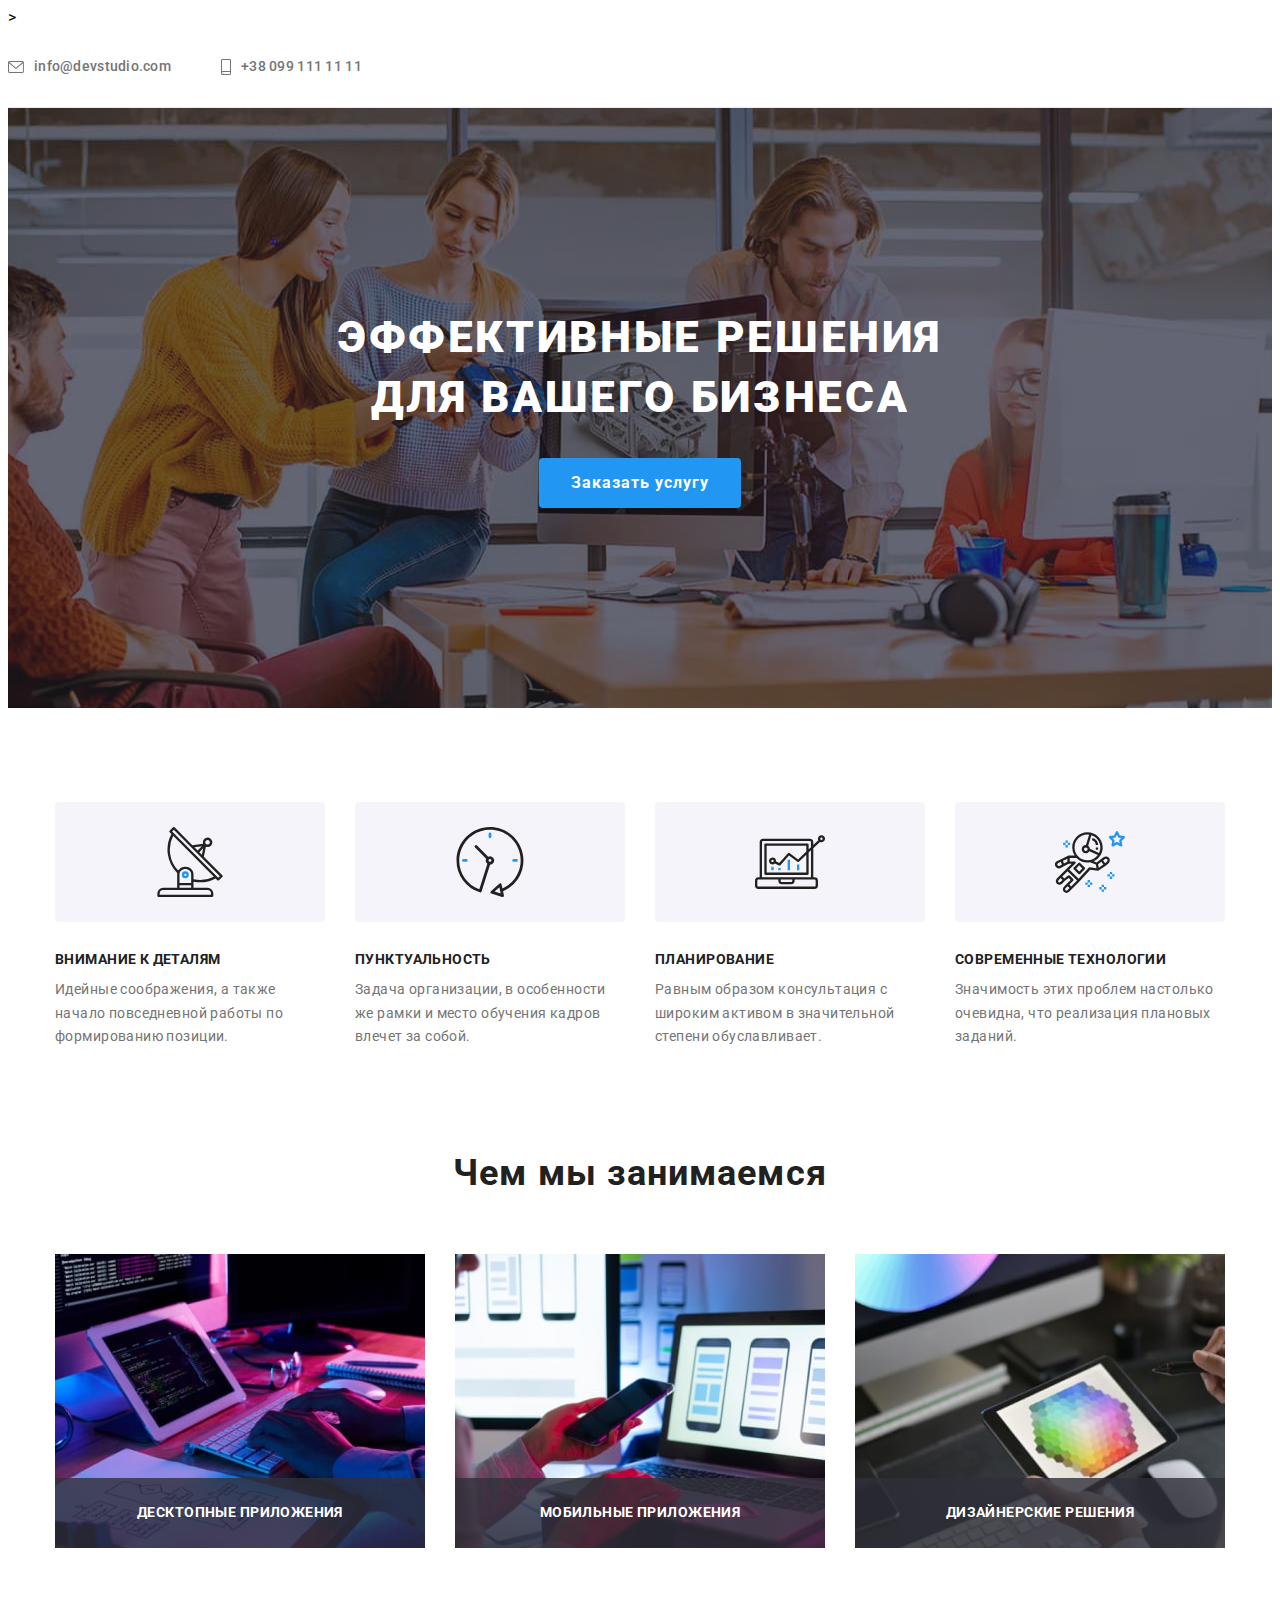
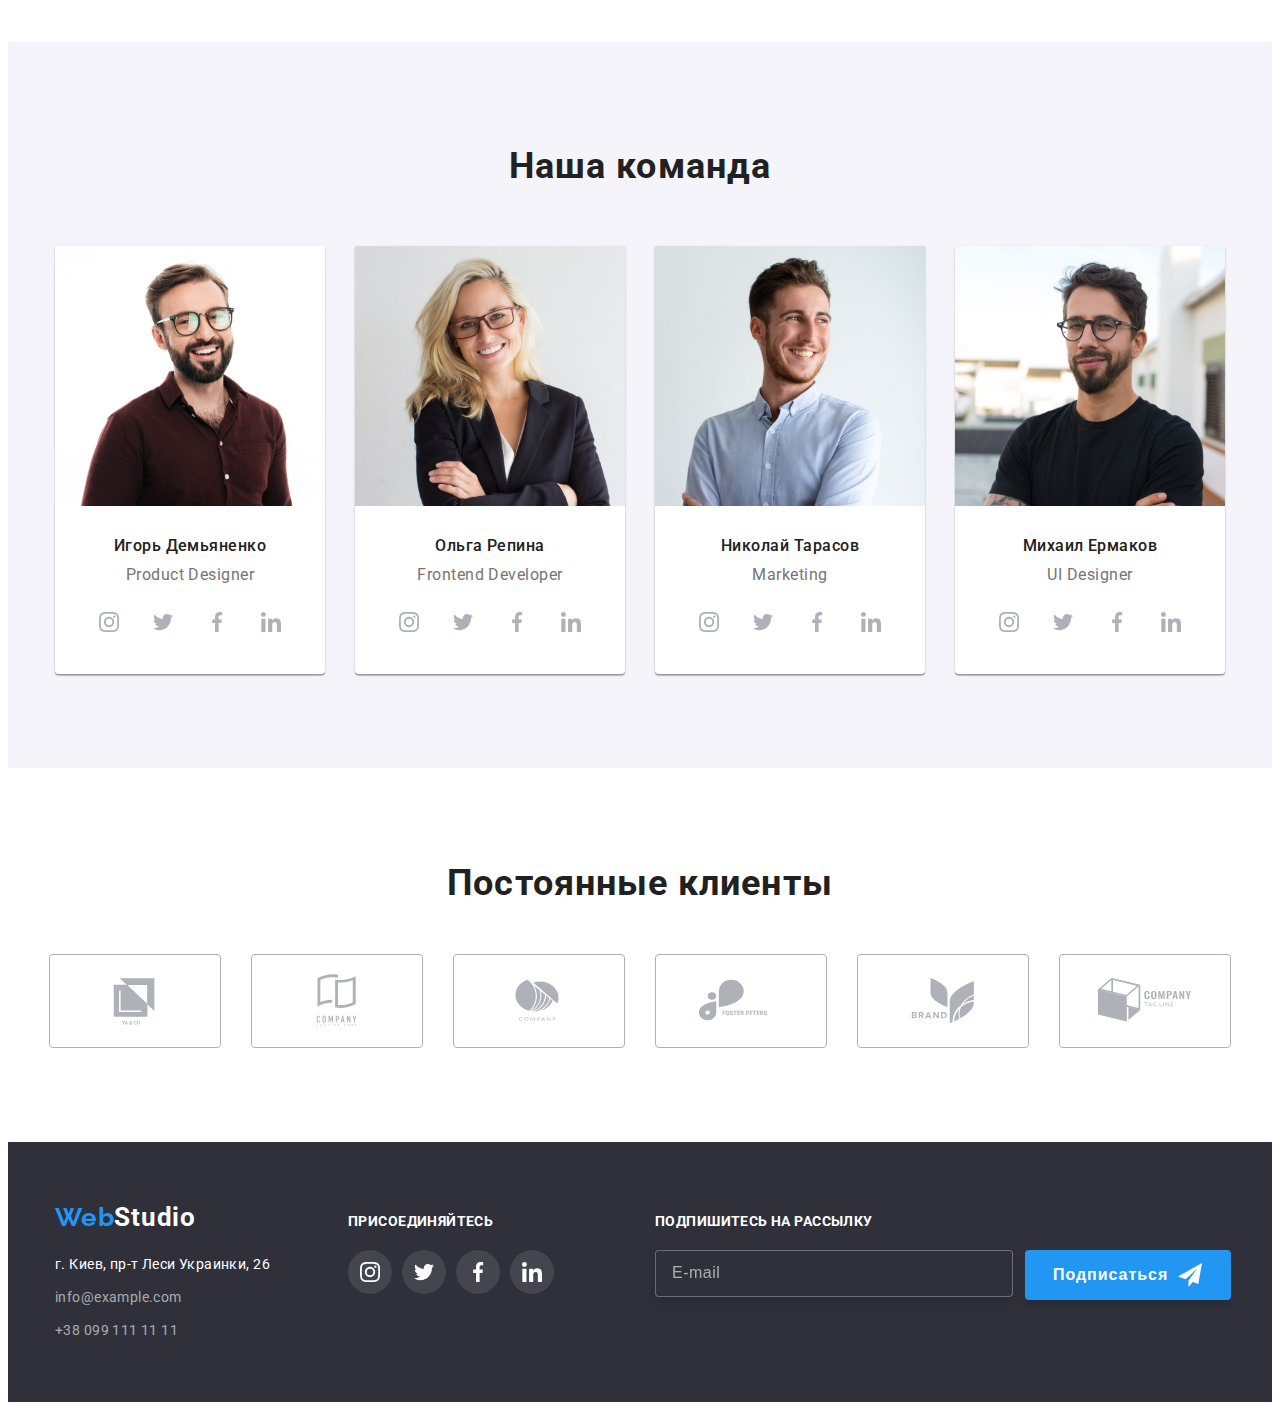
==== commit 07bf06a7: "1" ====
--- a/index.html
+++ b/index.html
@@ -23,19 +23,9 @@
   <body>
     <!-- header -->
     <header class="header">
-      <div class="container header-main">
-        <a class="header-logo-secondary link" href="./index.html"
-          ><span class="header-logo-main">Web</span>Studio</a
         >
-        <nav class="header-navigation">
-          <ul class="header-list list">
-            <li class="header-item">
-              <a class="header-link priority link" href="./index.html">Студия</a>
-            </li>
-            <li class="header-item">
-              <a class="header-link link" href="./portfolio.html">Портфолио</a>
-            </li>
-            <li class="header-item"><a class="header-link link" href="">Контакты</a></li>
+            </li>
+            </li>
           </ul>
         </nav>
         <ul class="header-contacts list">
--- a/css/styles.css
+++ b/css/styles.css
@@ -910,7 +910,7 @@
   border-radius: 4px;
   border: 0;
   padding: 10px 55px;
-  margin: 20px auto 0;
+  margin: 30px auto 0;
 
   font-weight: 700;
   font-size: 16px;
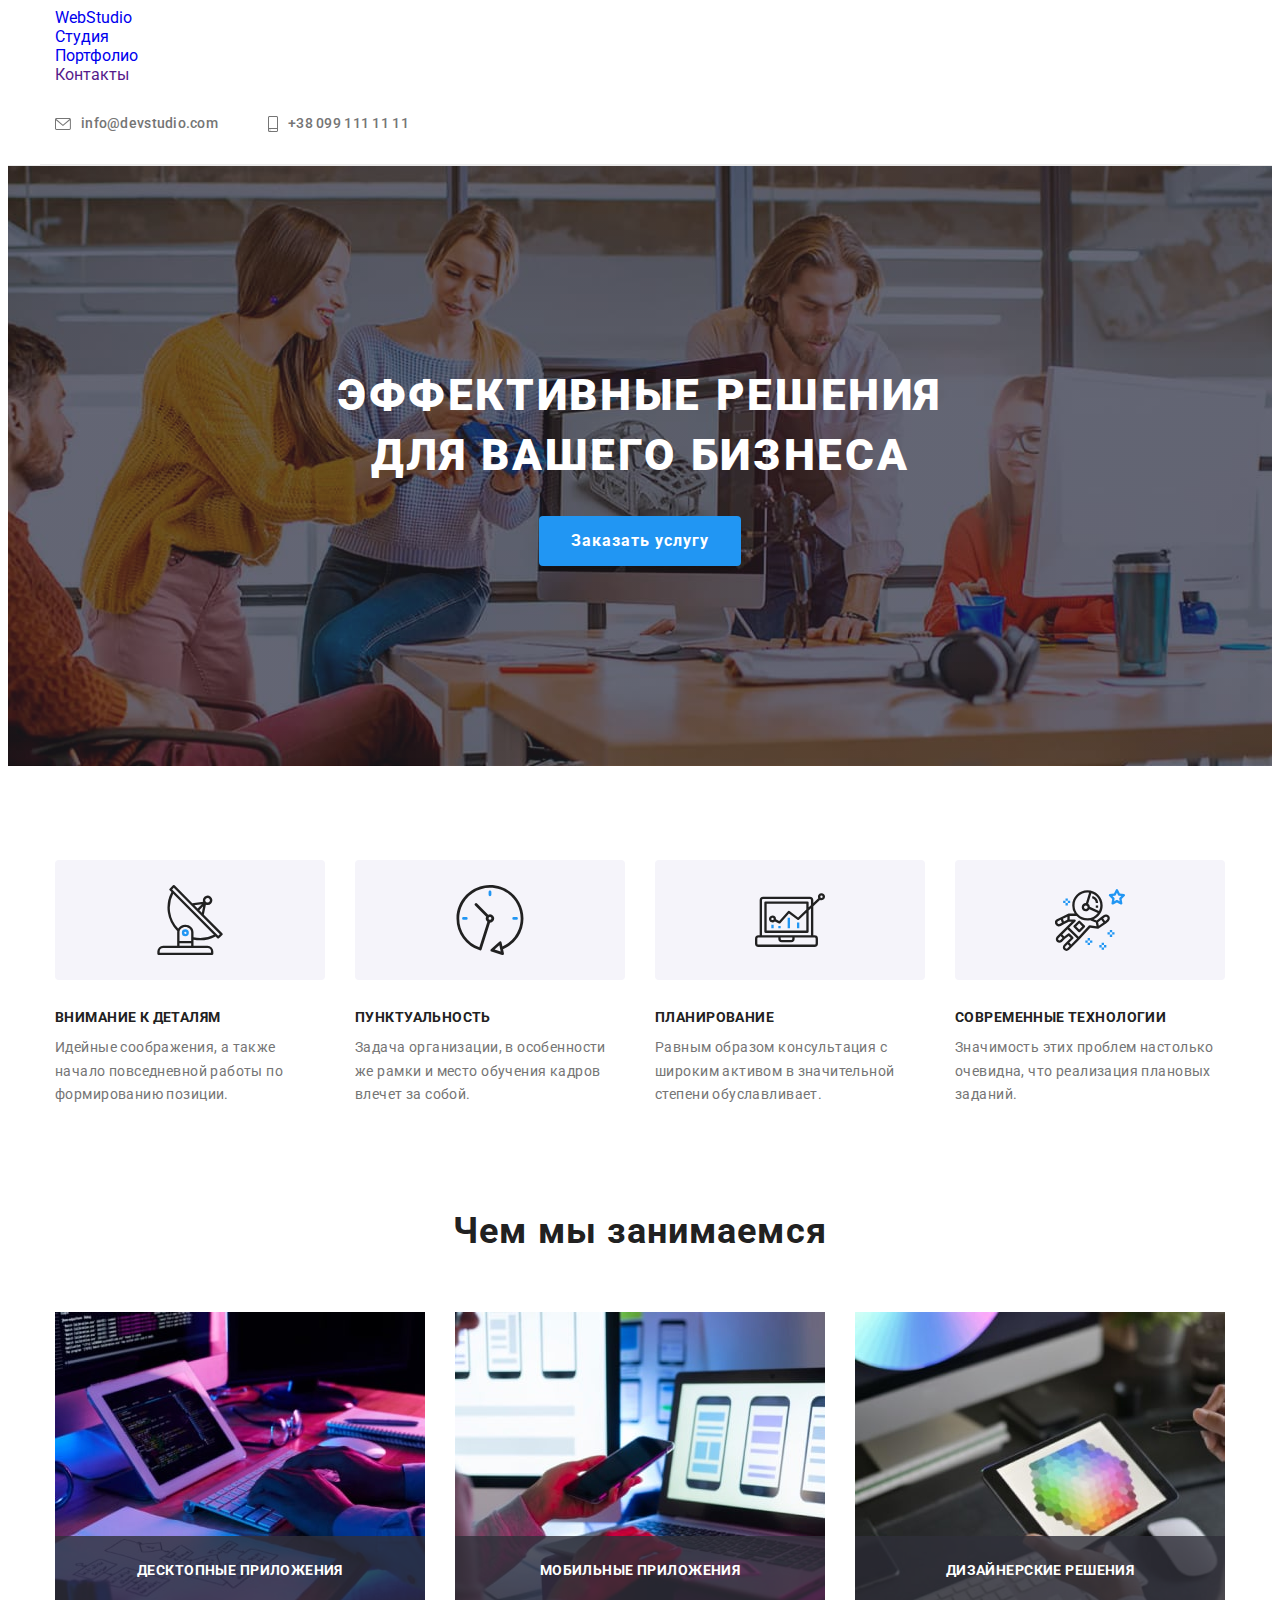
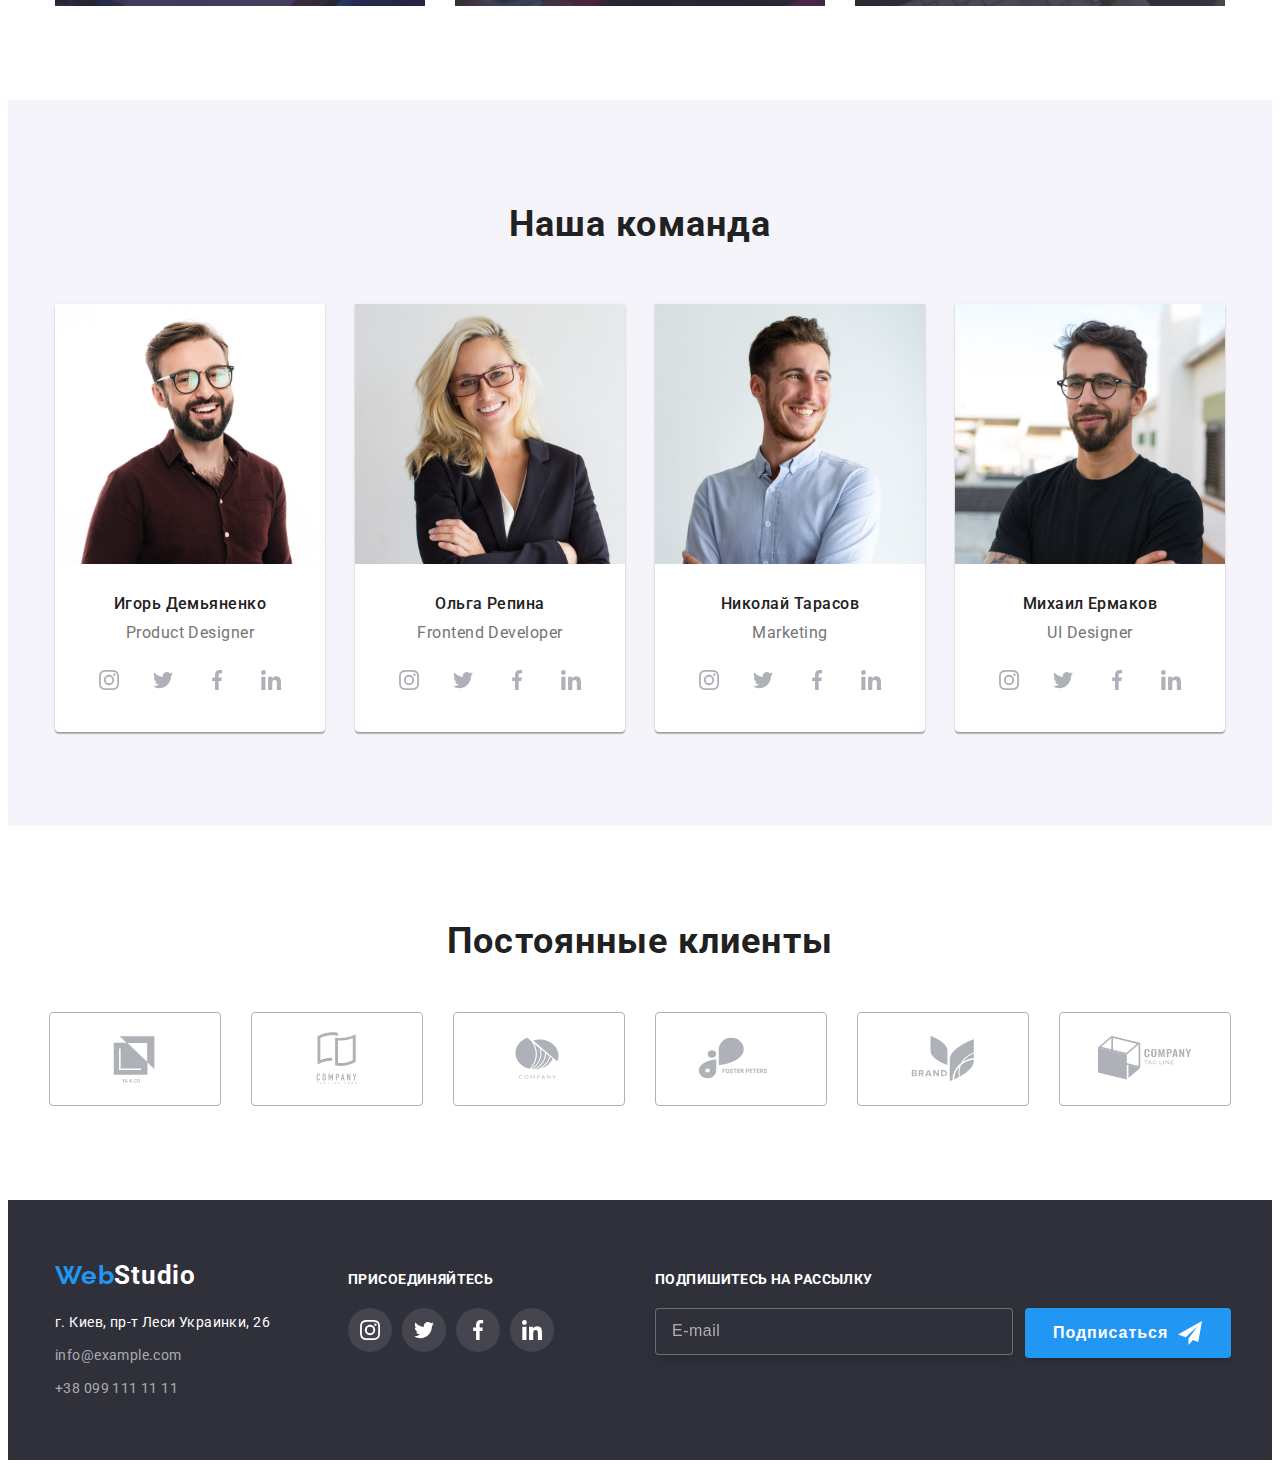
==== commit 45b40b44: "1" ====
--- a/index.html
+++ b/index.html
@@ -23,8 +23,19 @@
   <body>
     <!-- header -->
     <header class="header">
+      <div class="header container">
+        <a class="header__link link" href="./index.html"
+          ><span class="header__label">Web</span>Studio</a
         >
-            </li>
+        <nav class="header__navigation">
+          <ul class="site-nav list">
+            <li class="site-nav__item">
+              <a class="site-nav__link link" href="./index.html">Студия</a>
+            </li>
+            <li class="site-nav__item">
+              <a class="site-nav__link link" href="./portfolio.html">Портфолио</a>
+            <li class="site-nav__item">
+              <a class="site-nav__link link" href="">Контакты</a>
             </li>
           </ul>
         </nav>
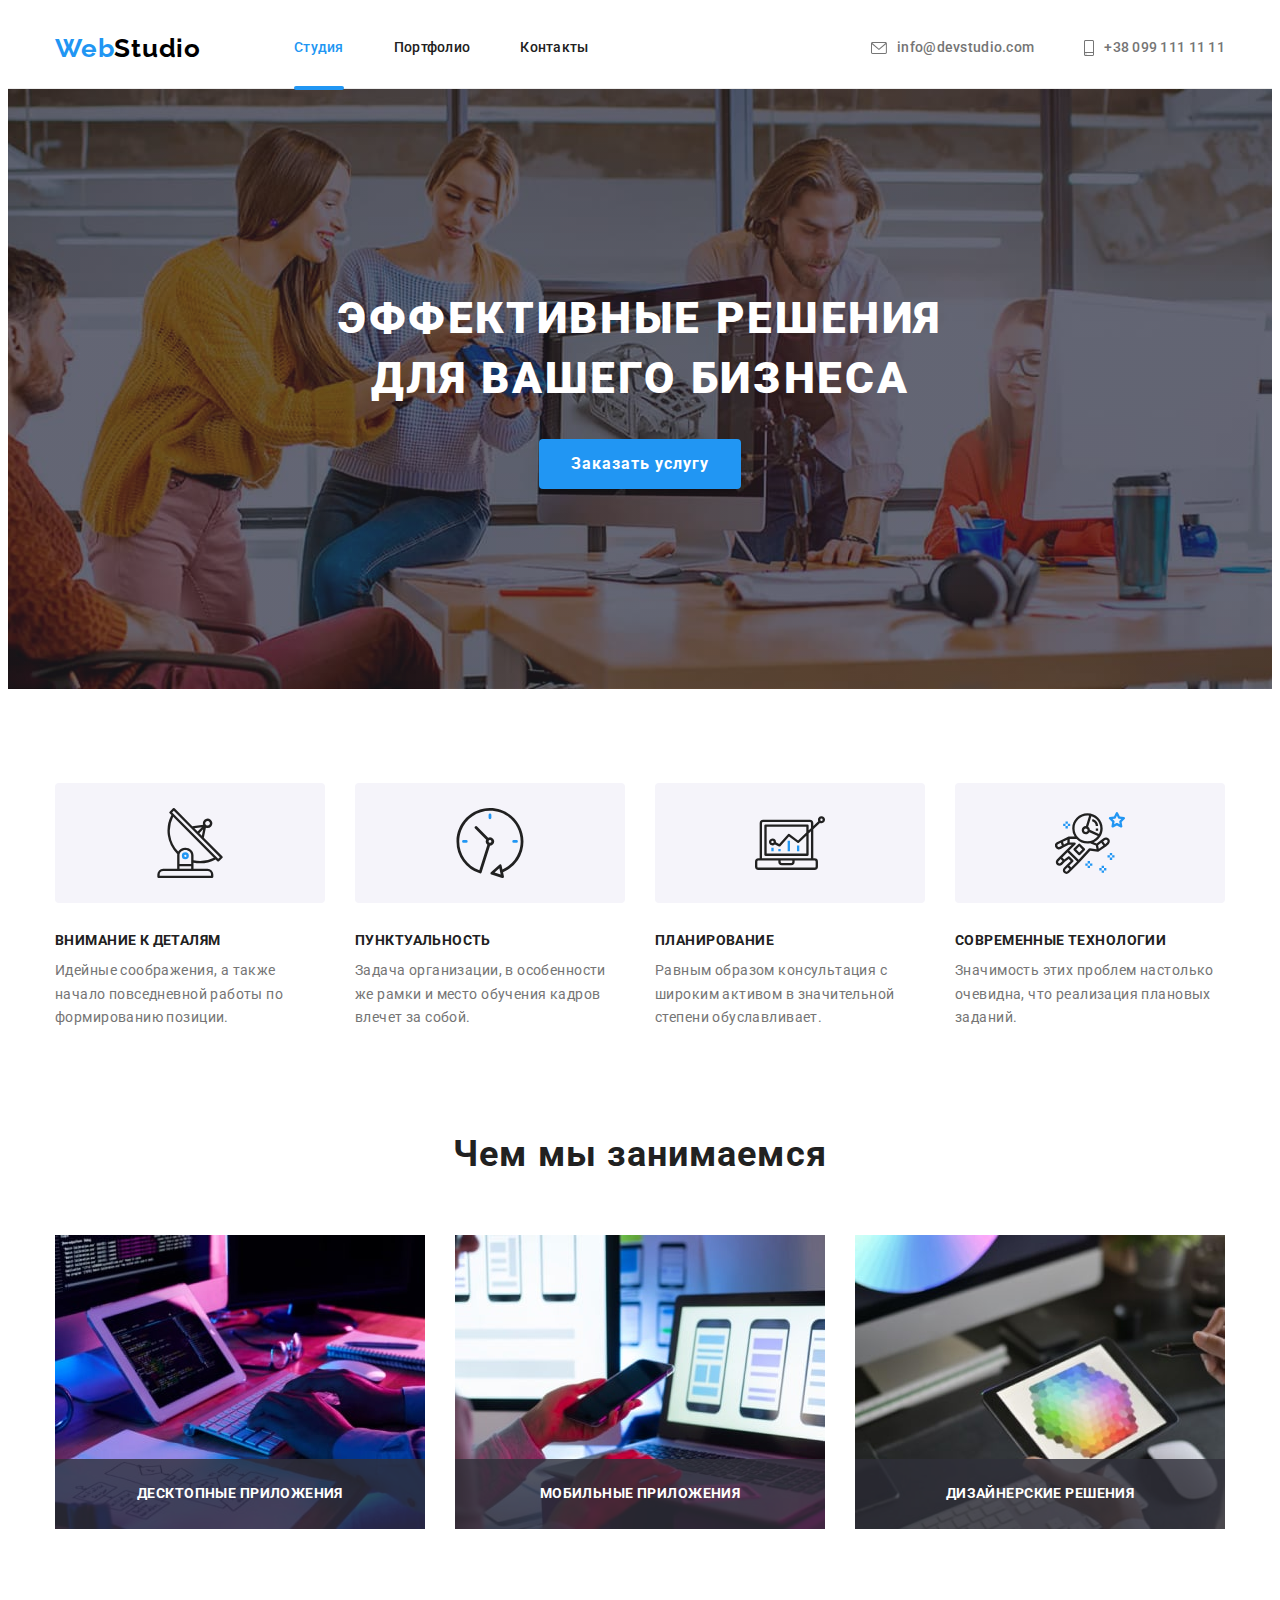
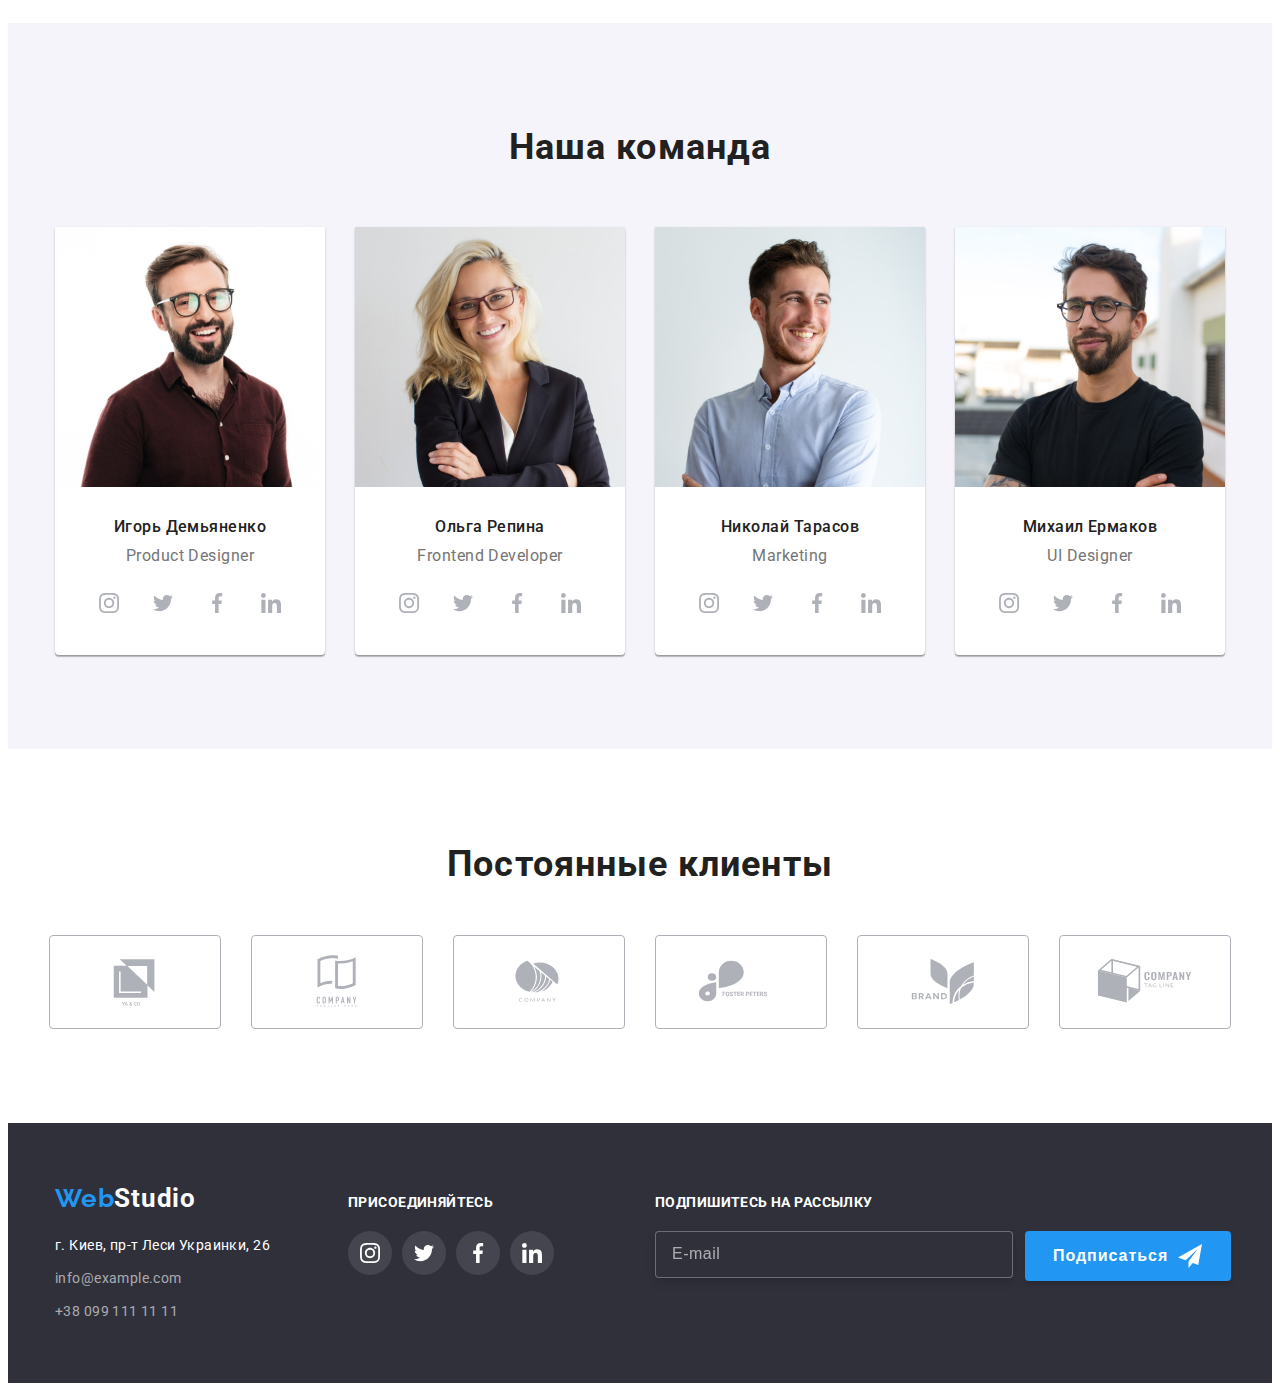
==== commit 5403f08a: "1" ====
--- a/index.html
+++ b/index.html
@@ -23,20 +23,19 @@
   <body>
     <!-- header -->
     <header class="header">
-      <div class="header container">
-        <a class="header__link link" href="./index.html"
-          ><span class="header__label">Web</span>Studio</a
+      <div class="container header-main">
+        <a class="header-logo-secondary link" href="./index.html"
+          ><span class="header-logo-main">Web</span>Studio</a
         >
-        <nav class="header__navigation">
-          <ul class="site-nav list">
-            <li class="site-nav__item">
-              <a class="site-nav__link link" href="./index.html">Студия</a>
-            </li>
-            <li class="site-nav__item">
-              <a class="site-nav__link link" href="./portfolio.html">Портфолио</a>
-            <li class="site-nav__item">
-              <a class="site-nav__link link" href="">Контакты</a>
-            </li>
+        <nav class="header-navigation">
+          <ul class="header-list list">
+            <li class="header-item">
+              <a class="header-link priority link" href="./index.html">Студия</a>
+            </li>
+            <li class="header-item">
+              <a class="header-link link" href="./portfolio.html">Портфолио</a>
+            </li>
+            <li class="header-item"><a class="header-link link" href="">Контакты</a></li>
           </ul>
         </nav>
         <ul class="header-contacts list">
